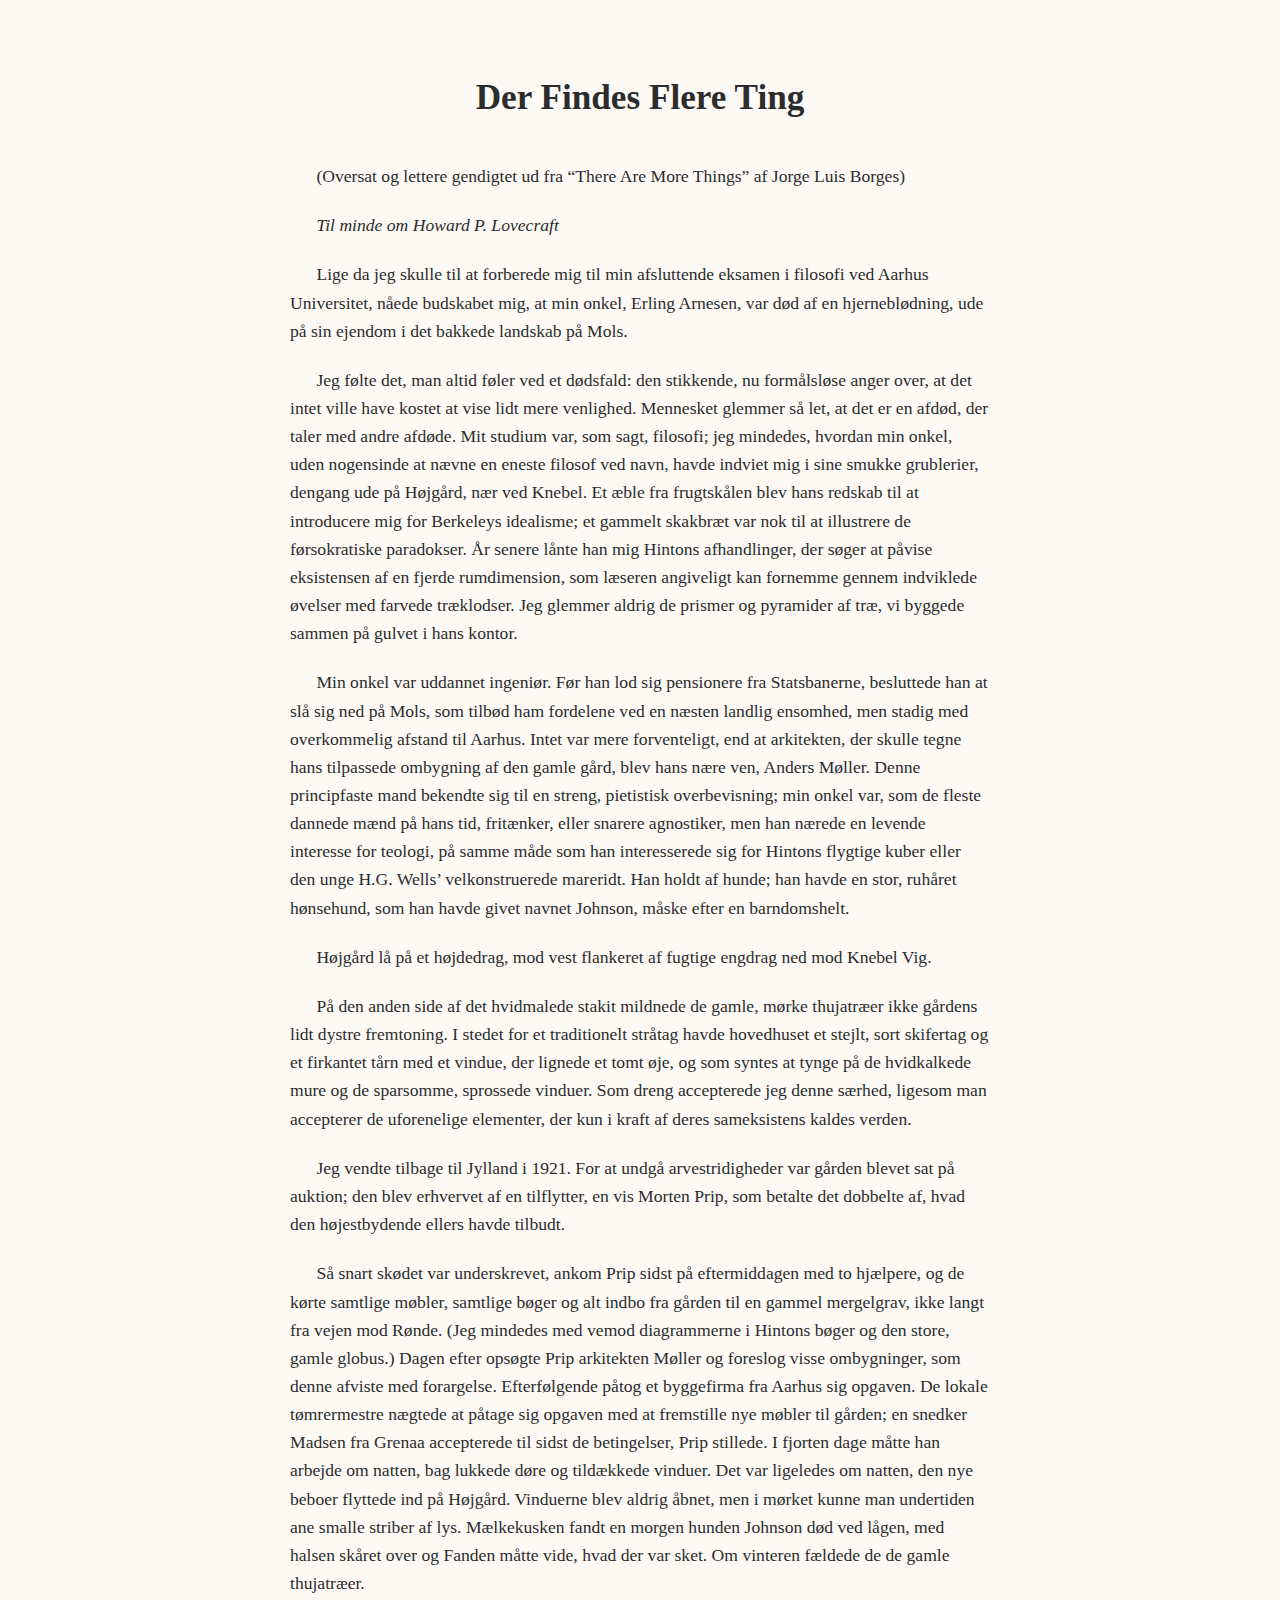
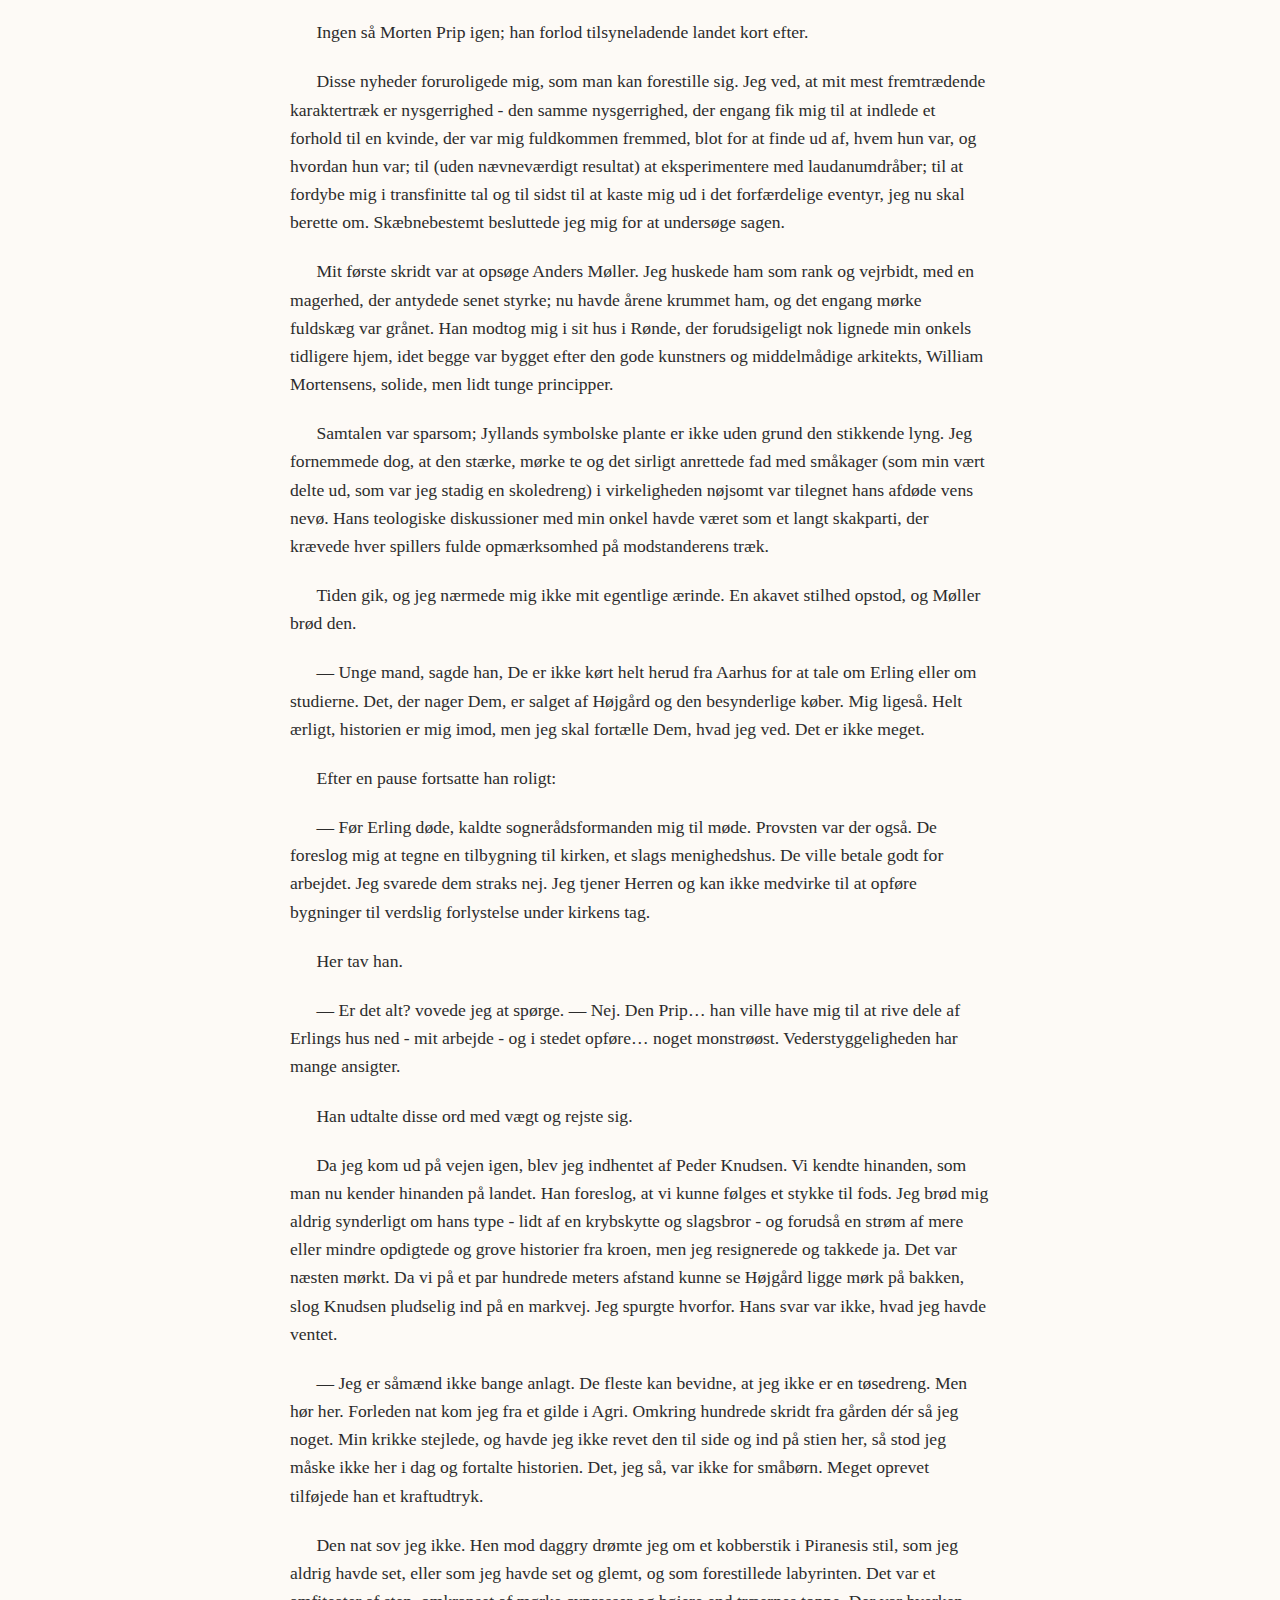
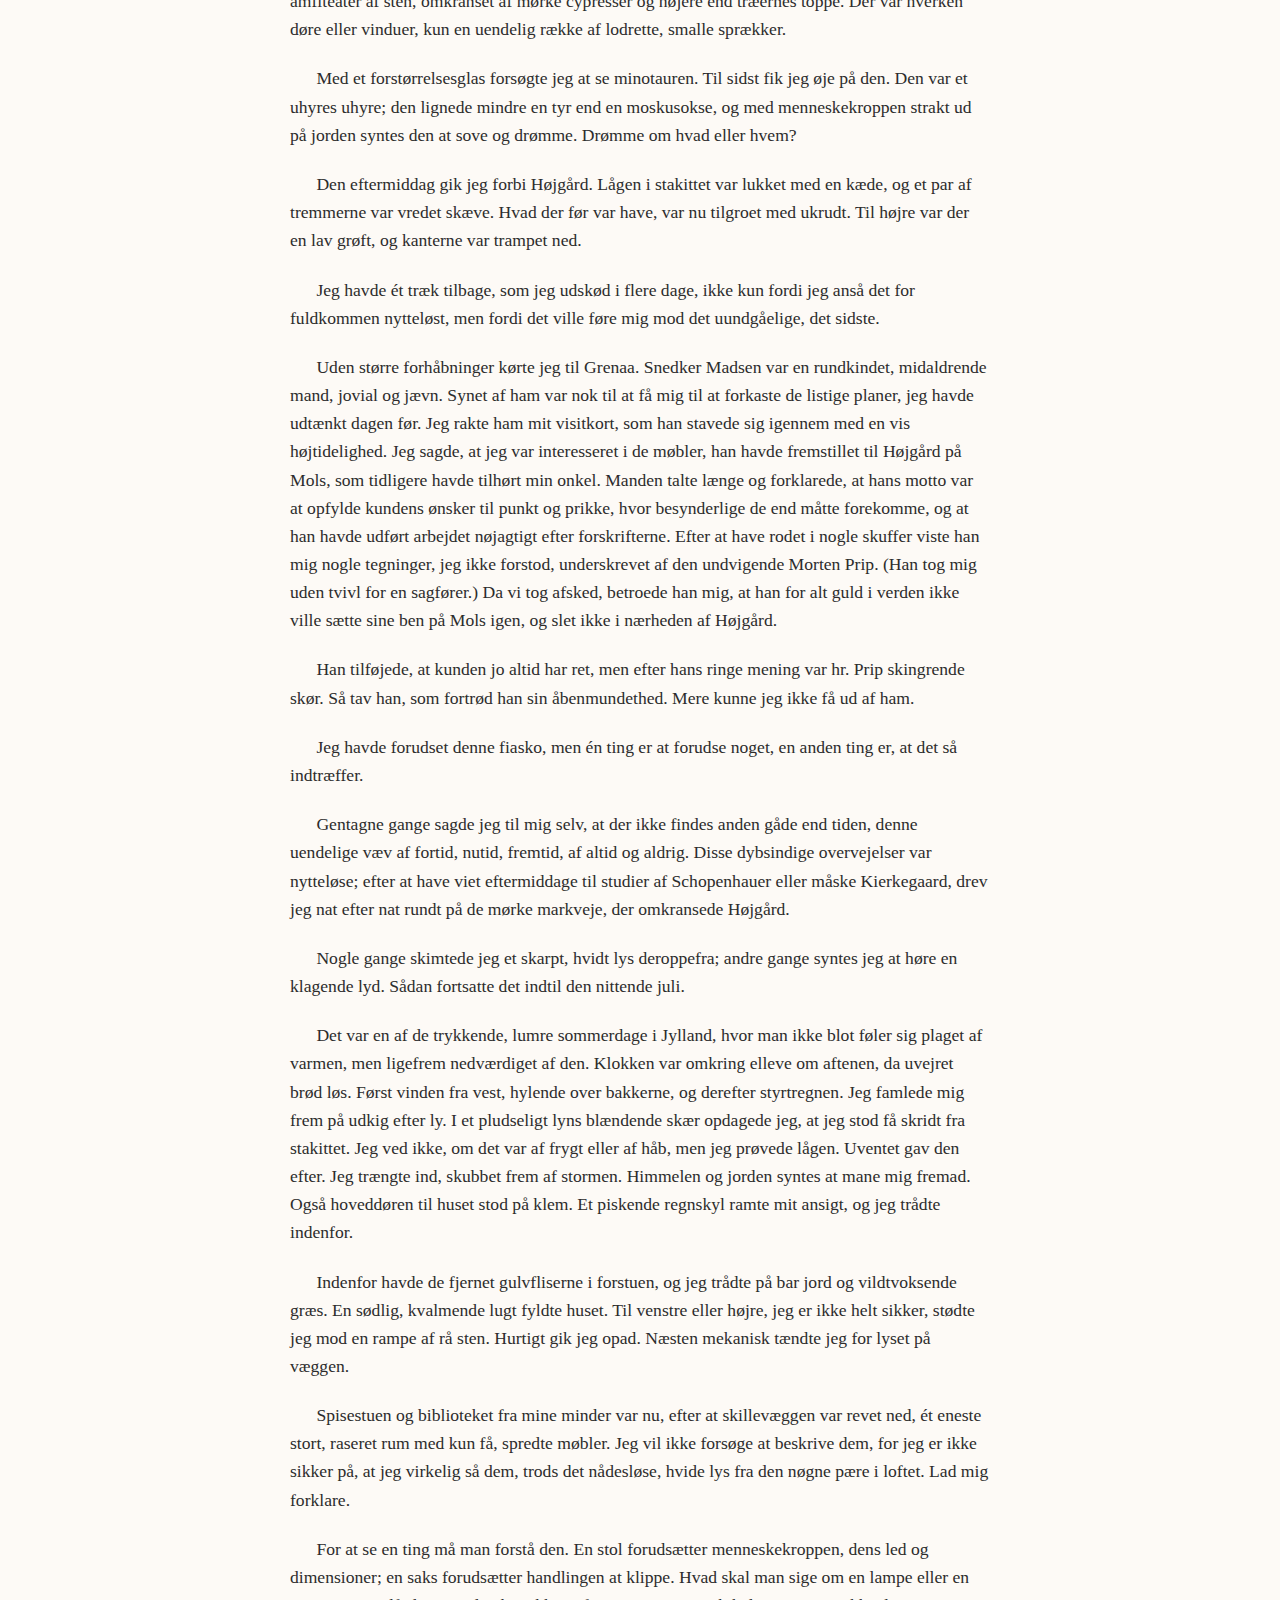
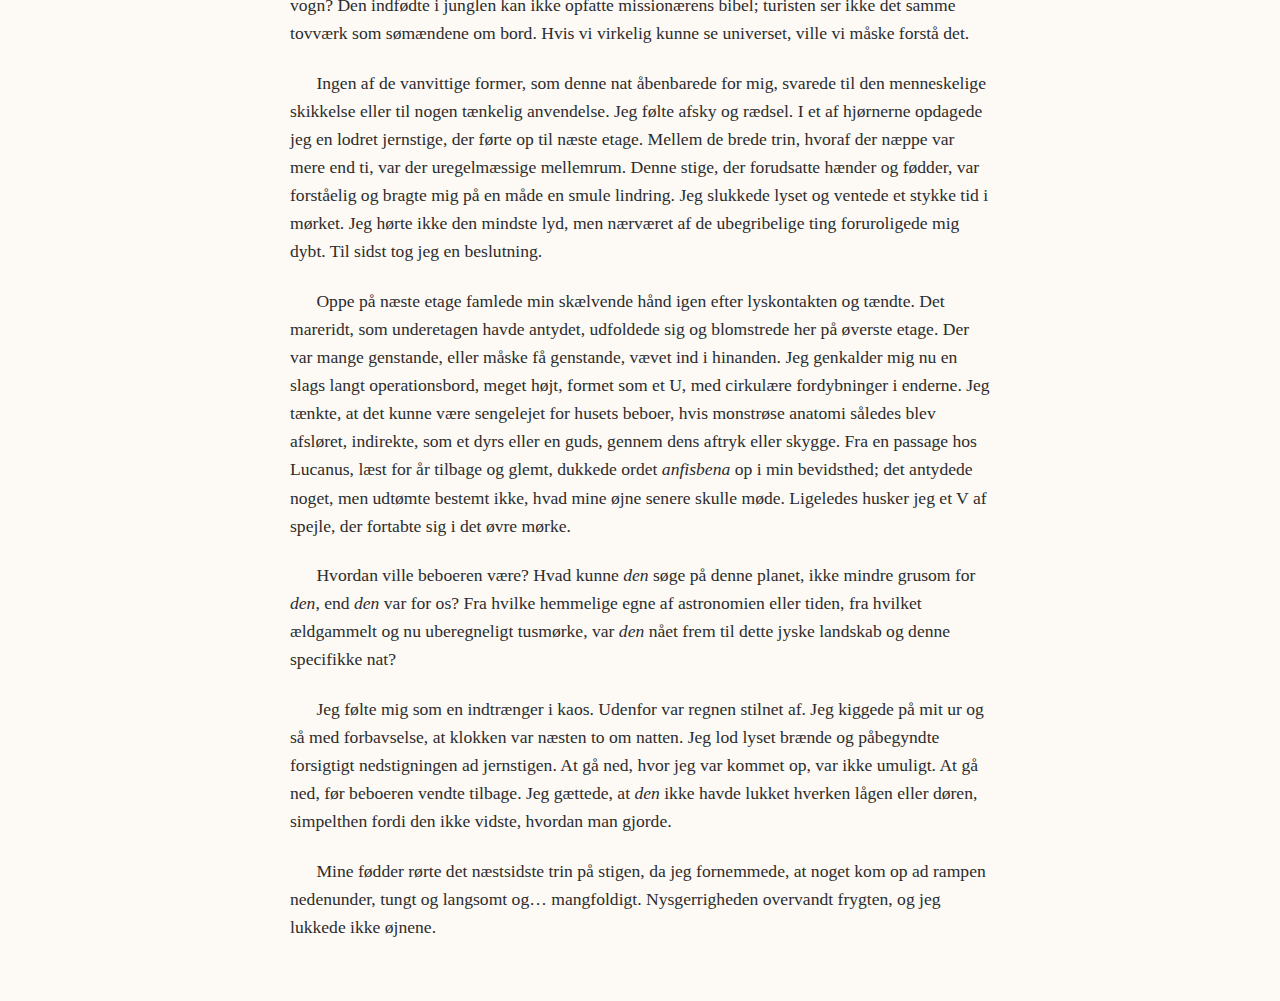
==== index.html @ f63ac1fe "update" ====
<!DOCTYPE html>
<html lang="en">
<head>
  <meta name="viewport" content="width=device-width, initial-scale=1.0">
  <meta charset="UTF-8">
  <title>Der Findes Flere Ting</title>
  <link rel="stylesheet" href="style.css?v=3">
  </head>
<body>

    <h1 id="der-findes-flere-ting">Der Findes Flere Ting</h1>
    <p>(Oversat og lettere gendigtet ud fra “There Are More Things” af
    Jorge Luis Borges)</p>
    <p><em>Til minde om Howard P. Lovecraft</em></p>
    <p>Lige da jeg skulle til at forberede mig til min afsluttende
    eksamen i filosofi ved Aarhus Universitet, nåede budskabet mig, at
    min onkel, Erling Arnesen, var død af en hjerneblødning, ude på sin
    ejendom i det bakkede landskab på Mols.</p>
    <p>Jeg følte det, man altid føler ved et dødsfald: den stikkende, nu
    formålsløse anger over, at det intet ville have kostet at vise lidt
    mere venlighed. Mennesket glemmer så let, at det er en afdød, der
    taler med andre afdøde. Mit studium var, som sagt, filosofi; jeg
    mindedes, hvordan min onkel, uden nogensinde at nævne en eneste
    filosof ved navn, havde indviet mig i sine smukke grublerier,
    dengang ude på Højgård, nær ved Knebel. Et æble fra frugtskålen blev
    hans redskab til at introducere mig for Berkeleys idealisme; et
    gammelt skakbræt var nok til at illustrere de førsokratiske
    paradokser. År senere lånte han mig Hintons afhandlinger, der søger
    at påvise eksistensen af en fjerde rumdimension, som læseren
    angiveligt kan fornemme gennem indviklede øvelser med farvede
    træklodser. Jeg glemmer aldrig de prismer og pyramider af træ, vi
    byggede sammen på gulvet i hans kontor.</p>
    <p>Min onkel var uddannet ingeniør. Før han lod sig pensionere fra
    Statsbanerne, besluttede han at slå sig ned på Mols, som tilbød ham
    fordelene ved en næsten landlig ensomhed, men stadig med
    overkommelig afstand til Aarhus. Intet var mere forventeligt, end at
    arkitekten, der skulle tegne hans tilpassede ombygning af den gamle
    gård, blev hans nære ven, Anders Møller. Denne principfaste mand
    bekendte sig til en streng, pietistisk overbevisning; min onkel var,
    som de fleste dannede mænd på hans tid, fritænker, eller snarere
    agnostiker, men han nærede en levende interesse for teologi, på
    samme måde som han interesserede sig for Hintons flygtige kuber
    eller den unge H.G. Wells’ velkonstruerede mareridt. Han holdt af
    hunde; han havde en stor, ruhåret hønsehund, som han havde givet
    navnet Johnson, måske efter en barndomshelt.</p>
    <p>Højgård lå på et højdedrag, mod vest flankeret af fugtige engdrag
    ned mod Knebel Vig.</p>
    <p>På den anden side af det hvidmalede stakit mildnede de gamle,
    mørke thujatræer ikke gårdens lidt dystre fremtoning. I stedet for
    et traditionelt stråtag havde hovedhuset et stejlt, sort skifertag
    og et firkantet tårn med et vindue, der lignede et tomt øje, og som
    syntes at tynge på de hvidkalkede mure og de sparsomme, sprossede
    vinduer. Som dreng accepterede jeg denne særhed, ligesom man
    accepterer de uforenelige elementer, der kun i kraft af deres
    sameksistens kaldes verden.</p>
    <p>Jeg vendte tilbage til Jylland i 1921. For at undgå
    arvestridigheder var gården blevet sat på auktion; den blev
    erhvervet af en tilflytter, en vis Morten Prip, som betalte det
    dobbelte af, hvad den højestbydende ellers havde tilbudt.</p>
    <p>Så snart skødet var underskrevet, ankom Prip sidst på
    eftermiddagen med to hjælpere, og de kørte samtlige møbler, samtlige
    bøger og alt indbo fra gården til en gammel mergelgrav, ikke langt
    fra vejen mod Rønde. (Jeg mindedes med vemod diagrammerne i Hintons
    bøger og den store, gamle globus.) Dagen efter opsøgte Prip
    arkitekten Møller og foreslog visse ombygninger, som denne afviste
    med forargelse. Efterfølgende påtog et byggefirma fra Aarhus sig
    opgaven. De lokale tømrermestre nægtede at påtage sig opgaven med at
    fremstille nye møbler til gården; en snedker Madsen fra Grenaa
    accepterede til sidst de betingelser, Prip stillede. I fjorten dage
    måtte han arbejde om natten, bag lukkede døre og tildækkede vinduer.
    Det var ligeledes om natten, den nye beboer flyttede ind på Højgård.
    Vinduerne blev aldrig åbnet, men i mørket kunne man undertiden ane
    smalle striber af lys. Mælkekusken fandt en morgen hunden Johnson
    død ved lågen, med halsen skåret over og Fanden måtte vide, hvad der
    var sket. Om vinteren fældede de de gamle thujatræer.</p>
    <p>Ingen så Morten Prip igen; han forlod tilsyneladende landet kort
    efter.</p>
    <p>Disse nyheder foruroligede mig, som man kan forestille sig. Jeg
    ved, at mit mest fremtrædende karaktertræk er nysgerrighed - den
    samme nysgerrighed, der engang fik mig til at indlede et forhold til
    en kvinde, der var mig fuldkommen fremmed, blot for at finde ud af,
    hvem hun var, og hvordan hun var; til (uden nævneværdigt resultat)
    at eksperimentere med laudanumdråber; til at fordybe mig i
    transfinitte tal og til sidst til at kaste mig ud i det forfærdelige
    eventyr, jeg nu skal berette om. Skæbnebestemt besluttede jeg mig
    for at undersøge sagen.</p>
    <p>Mit første skridt var at opsøge Anders Møller. Jeg huskede ham
    som rank og vejrbidt, med en magerhed, der antydede senet styrke; nu
    havde årene krummet ham, og det engang mørke fuldskæg var grånet.
    Han modtog mig i sit hus i Rønde, der forudsigeligt nok lignede min
    onkels tidligere hjem, idet begge var bygget efter den gode
    kunstners og middelmådige arkitekts, William Mortensens, solide, men
    lidt tunge principper.</p>
    <p>Samtalen var sparsom; Jyllands symbolske plante er ikke uden
    grund den stikkende lyng. Jeg fornemmede dog, at den stærke, mørke
    te og det sirligt anrettede fad med småkager (som min vært delte ud,
    som var jeg stadig en skoledreng) i virkeligheden nøjsomt var
    tilegnet hans afdøde vens nevø. Hans teologiske diskussioner med min
    onkel havde været som et langt skakparti, der krævede hver spillers
    fulde opmærksomhed på modstanderens træk.</p>
    <p>Tiden gik, og jeg nærmede mig ikke mit egentlige ærinde. En
    akavet stilhed opstod, og Møller brød den.</p>
    <p>— Unge mand, sagde han, De er ikke kørt helt herud fra Aarhus for
    at tale om Erling eller om studierne. Det, der nager Dem, er salget
    af Højgård og den besynderlige køber. Mig ligeså. Helt ærligt,
    historien er mig imod, men jeg skal fortælle Dem, hvad jeg ved. Det
    er ikke meget.</p>
    <p>Efter en pause fortsatte han roligt:</p>
    <p>— Før Erling døde, kaldte sognerådsformanden mig til møde.
    Provsten var der også. De foreslog mig at tegne en tilbygning til
    kirken, et slags menighedshus. De ville betale godt for arbejdet.
    Jeg svarede dem straks nej. Jeg tjener Herren og kan ikke medvirke
    til at opføre bygninger til verdslig forlystelse under kirkens
    tag.</p>
    <p>Her tav han.</p>
    <p>— Er det alt? vovede jeg at spørge. — Nej. Den Prip… han ville
    have mig til at rive dele af Erlings hus ned - mit arbejde - og i
    stedet opføre… noget monstrøøst. Vederstyggeligheden har mange
    ansigter.</p>
    <p>Han udtalte disse ord med vægt og rejste sig.</p>
    <p>Da jeg kom ud på vejen igen, blev jeg indhentet af Peder Knudsen.
    Vi kendte hinanden, som man nu kender hinanden på landet. Han
    foreslog, at vi kunne følges et stykke til fods. Jeg brød mig aldrig
    synderligt om hans type - lidt af en krybskytte og slagsbror - og
    forudså en strøm af mere eller mindre opdigtede og grove historier
    fra kroen, men jeg resignerede og takkede ja. Det var næsten mørkt.
    Da vi på et par hundrede meters afstand kunne se Højgård ligge mørk
    på bakken, slog Knudsen pludselig ind på en markvej. Jeg spurgte
    hvorfor. Hans svar var ikke, hvad jeg havde ventet.</p>
    <p>— Jeg er såmænd ikke bange anlagt. De fleste kan bevidne, at jeg
    ikke er en tøsedreng. Men hør her. Forleden nat kom jeg fra et gilde
    i Agri. Omkring hundrede skridt fra gården dér så jeg noget. Min
    krikke stejlede, og havde jeg ikke revet den til side og ind på
    stien her, så stod jeg måske ikke her i dag og fortalte historien.
    Det, jeg så, var ikke for småbørn. Meget oprevet tilføjede han et
    kraftudtryk.</p>
    <p>Den nat sov jeg ikke. Hen mod daggry drømte jeg om et kobberstik
    i Piranesis stil, som jeg aldrig havde set, eller som jeg havde set
    og glemt, og som forestillede labyrinten. Det var et amfiteater af
    sten, omkranset af mørke cypresser og højere end træernes toppe. Der
    var hverken døre eller vinduer, kun en uendelig række af lodrette,
    smalle sprækker.</p>
    <p>Med et forstørrelsesglas forsøgte jeg at se minotauren. Til sidst
    fik jeg øje på den. Den var et uhyres uhyre; den lignede mindre en
    tyr end en moskusokse, og med menneskekroppen strakt ud på jorden
    syntes den at sove og drømme. Drømme om hvad eller hvem?</p>
    <p>Den eftermiddag gik jeg forbi Højgård. Lågen i stakittet var
    lukket med en kæde, og et par af tremmerne var vredet skæve. Hvad
    der før var have, var nu tilgroet med ukrudt. Til højre var der en
    lav grøft, og kanterne var trampet ned.</p>
    <p>Jeg havde ét træk tilbage, som jeg udskød i flere dage, ikke kun
    fordi jeg anså det for fuldkommen nytteløst, men fordi det ville
    føre mig mod det uundgåelige, det sidste.</p>
    <p>Uden større forhåbninger kørte jeg til Grenaa. Snedker Madsen var
    en rundkindet, midaldrende mand, jovial og jævn. Synet af ham var
    nok til at få mig til at forkaste de listige planer, jeg havde
    udtænkt dagen før. Jeg rakte ham mit visitkort, som han stavede sig
    igennem med en vis højtidelighed. Jeg sagde, at jeg var interesseret
    i de møbler, han havde fremstillet til Højgård på Mols, som
    tidligere havde tilhørt min onkel. Manden talte længe og forklarede,
    at hans motto var at opfylde kundens ønsker til punkt og prikke,
    hvor besynderlige de end måtte forekomme, og at han havde udført
    arbejdet nøjagtigt efter forskrifterne. Efter at have rodet i nogle
    skuffer viste han mig nogle tegninger, jeg ikke forstod,
    underskrevet af den undvigende Morten Prip. (Han tog mig uden tvivl
    for en sagfører.) Da vi tog afsked, betroede han mig, at han for alt
    guld i verden ikke ville sætte sine ben på Mols igen, og slet ikke i
    nærheden af Højgård.</p>
    <p>Han tilføjede, at kunden jo altid har ret, men efter hans ringe
    mening var hr. Prip skingrende skør. Så tav han, som fortrød han sin
    åbenmundethed. Mere kunne jeg ikke få ud af ham.</p>
    <p>Jeg havde forudset denne fiasko, men én ting er at forudse noget,
    en anden ting er, at det så indtræffer.</p>
    <p>Gentagne gange sagde jeg til mig selv, at der ikke findes anden
    gåde end tiden, denne uendelige væv af fortid, nutid, fremtid, af
    altid og aldrig. Disse dybsindige overvejelser var nytteløse; efter
    at have viet eftermiddage til studier af Schopenhauer eller måske
    Kierkegaard, drev jeg nat efter nat rundt på de mørke markveje, der
    omkransede Højgård.</p>
    <p>Nogle gange skimtede jeg et skarpt, hvidt lys deroppefra; andre
    gange syntes jeg at høre en klagende lyd. Sådan fortsatte det indtil
    den nittende juli.</p>
    <p>Det var en af de trykkende, lumre sommerdage i Jylland, hvor man
    ikke blot føler sig plaget af varmen, men ligefrem nedværdiget af
    den. Klokken var omkring elleve om aftenen, da uvejret brød løs.
    Først vinden fra vest, hylende over bakkerne, og derefter
    styrtregnen. Jeg famlede mig frem på udkig efter ly. I et pludseligt
    lyns blændende skær opdagede jeg, at jeg stod få skridt fra
    stakittet. Jeg ved ikke, om det var af frygt eller af håb, men jeg
    prøvede lågen. Uventet gav den efter. Jeg trængte ind, skubbet frem
    af stormen. Himmelen og jorden syntes at mane mig fremad. Også
    hoveddøren til huset stod på klem. Et piskende regnskyl ramte mit
    ansigt, og jeg trådte indenfor.</p>
    <p>Indenfor havde de fjernet gulvfliserne i forstuen, og jeg trådte
    på bar jord og vildtvoksende græs. En sødlig, kvalmende lugt fyldte
    huset. Til venstre eller højre, jeg er ikke helt sikker, stødte jeg
    mod en rampe af rå sten. Hurtigt gik jeg opad. Næsten mekanisk
    tændte jeg for lyset på væggen.</p>
    <p>Spisestuen og biblioteket fra mine minder var nu, efter at
    skillevæggen var revet ned, ét eneste stort, raseret rum med kun få,
    spredte møbler. Jeg vil ikke forsøge at beskrive dem, for jeg er
    ikke sikker på, at jeg virkelig så dem, trods det nådesløse, hvide
    lys fra den nøgne pære i loftet. Lad mig forklare.</p>
    <p>For at se en ting må man forstå den. En stol forudsætter
    menneskekroppen, dens led og dimensioner; en saks forudsætter
    handlingen at klippe. Hvad skal man sige om en lampe eller en vogn?
    Den indfødte i junglen kan ikke opfatte missionærens bibel; turisten
    ser ikke det samme tovværk som sømændene om bord. Hvis vi virkelig
    kunne se universet, ville vi måske forstå det.</p>
    <p>Ingen af de vanvittige former, som denne nat åbenbarede for mig,
    svarede til den menneskelige skikkelse eller til nogen tænkelig
    anvendelse. Jeg følte afsky og rædsel. I et af hjørnerne opdagede
    jeg en lodret jernstige, der førte op til næste etage. Mellem de
    brede trin, hvoraf der næppe var mere end ti, var der uregelmæssige
    mellemrum. Denne stige, der forudsatte hænder og fødder, var
    forståelig og bragte mig på en måde en smule lindring. Jeg slukkede
    lyset og ventede et stykke tid i mørket. Jeg hørte ikke den mindste
    lyd, men nærværet af de ubegribelige ting foruroligede mig dybt. Til
    sidst tog jeg en beslutning.</p>
    <p>Oppe på næste etage famlede min skælvende hånd igen efter
    lyskontakten og tændte. Det mareridt, som underetagen havde antydet,
    udfoldede sig og blomstrede her på øverste etage. Der var mange
    genstande, eller måske få genstande, vævet ind i hinanden. Jeg
    genkalder mig nu en slags langt operationsbord, meget højt, formet
    som et U, med cirkulære fordybninger i enderne. Jeg tænkte, at det
    kunne være sengelejet for husets beboer, hvis monstrøse anatomi
    således blev afsløret, indirekte, som et dyrs eller en guds, gennem
    dens aftryk eller skygge. Fra en passage hos Lucanus, læst for år
    tilbage og glemt, dukkede ordet <em>anfisbena</em> op i min
    bevidsthed; det antydede noget, men udtømte bestemt ikke, hvad mine
    øjne senere skulle møde. Ligeledes husker jeg et V af spejle, der
    fortabte sig i det øvre mørke.</p>
    <p>Hvordan ville beboeren være? Hvad kunne <em>den</em> søge på
    denne planet, ikke mindre grusom for <em>den</em>, end <em>den</em>
    var for os? Fra hvilke hemmelige egne af astronomien eller tiden,
    fra hvilket ældgammelt og nu uberegneligt tusmørke, var <em>den</em>
    nået frem til dette jyske landskab og denne specifikke nat?</p>
    <p>Jeg følte mig som en indtrænger i kaos. Udenfor var regnen
    stilnet af. Jeg kiggede på mit ur og så med forbavselse, at klokken
    var næsten to om natten. Jeg lod lyset brænde og påbegyndte
    forsigtigt nedstigningen ad jernstigen. At gå ned, hvor jeg var
    kommet op, var ikke umuligt. At gå ned, før beboeren vendte tilbage.
    Jeg gættede, at <em>den</em> ikke havde lukket hverken lågen eller
    døren, simpelthen fordi den ikke vidste, hvordan man gjorde.</p>
    <p>Mine fødder rørte det næstsidste trin på stigen, da jeg
    fornemmede, at noget kom op ad rampen nedenunder, tungt og langsomt
    og… mangfoldigt. Nysgerrigheden overvandt frygten, og jeg lukkede
    ikke øjnene.</p>


</body>
</html>
---- style.css ----
body {
  font-family: "Georgia", serif;
  font-size: 1.1rem;
  line-height: 1.6;
  max-width: 700px;
  margin: 60px auto;
  padding: 0 20px;
  background-color: #fdfaf6;
  color: #2c2c2c;
}

h1, h2, h3 {
  font-family: "Palatino Linotype", "Book Antiqua", Palatino, serif;
  text-align: center;
  margin-top: 2em;
  margin-bottom: 1em;
}

p {
  text-indent: 1.5em;
  margin-top: 0;
  margin-bottom: 1.2em;
}

em, i {
  font-style: italic;
}

strong, b {
  font-weight: bold;
}

hr {
  border: none;
  border-top: 1px solid #ccc;
  margin: 3em 0;
}

blockquote {
  margin: 1.5em 2em;
  padding: 0.5em 1em;
  font-style: italic;
  border-left: 4px solid #ccc;
  background-color: #f5f5f5;
}

@media print {
  body {
    background-color: white;
    color: black;
  }
}

@media (max-width: 600px) {
  body {
    max-width: 100%;
    margin: 10px;
    padding: 0 10px;
    font-size: 1rem;
  }

  blockquote {
    margin: 1em;
    padding: 0.5em;
  }
}
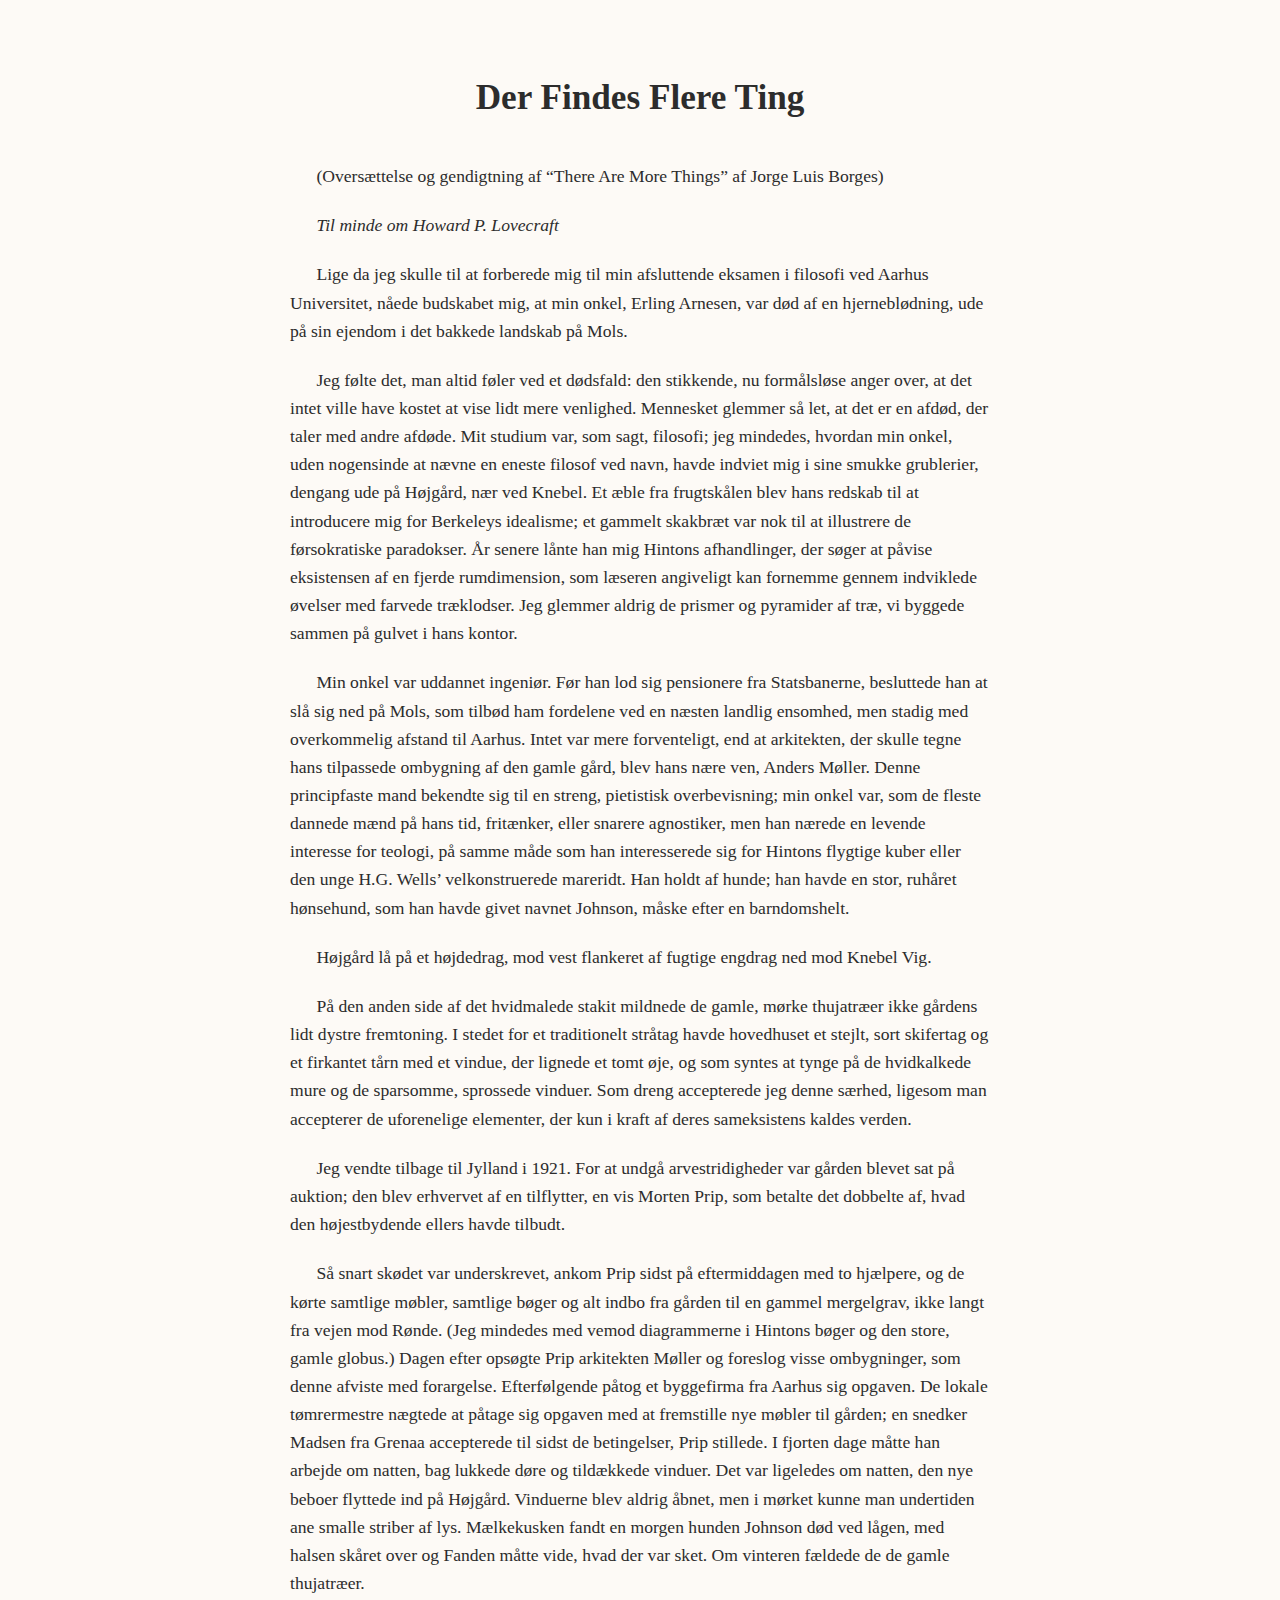
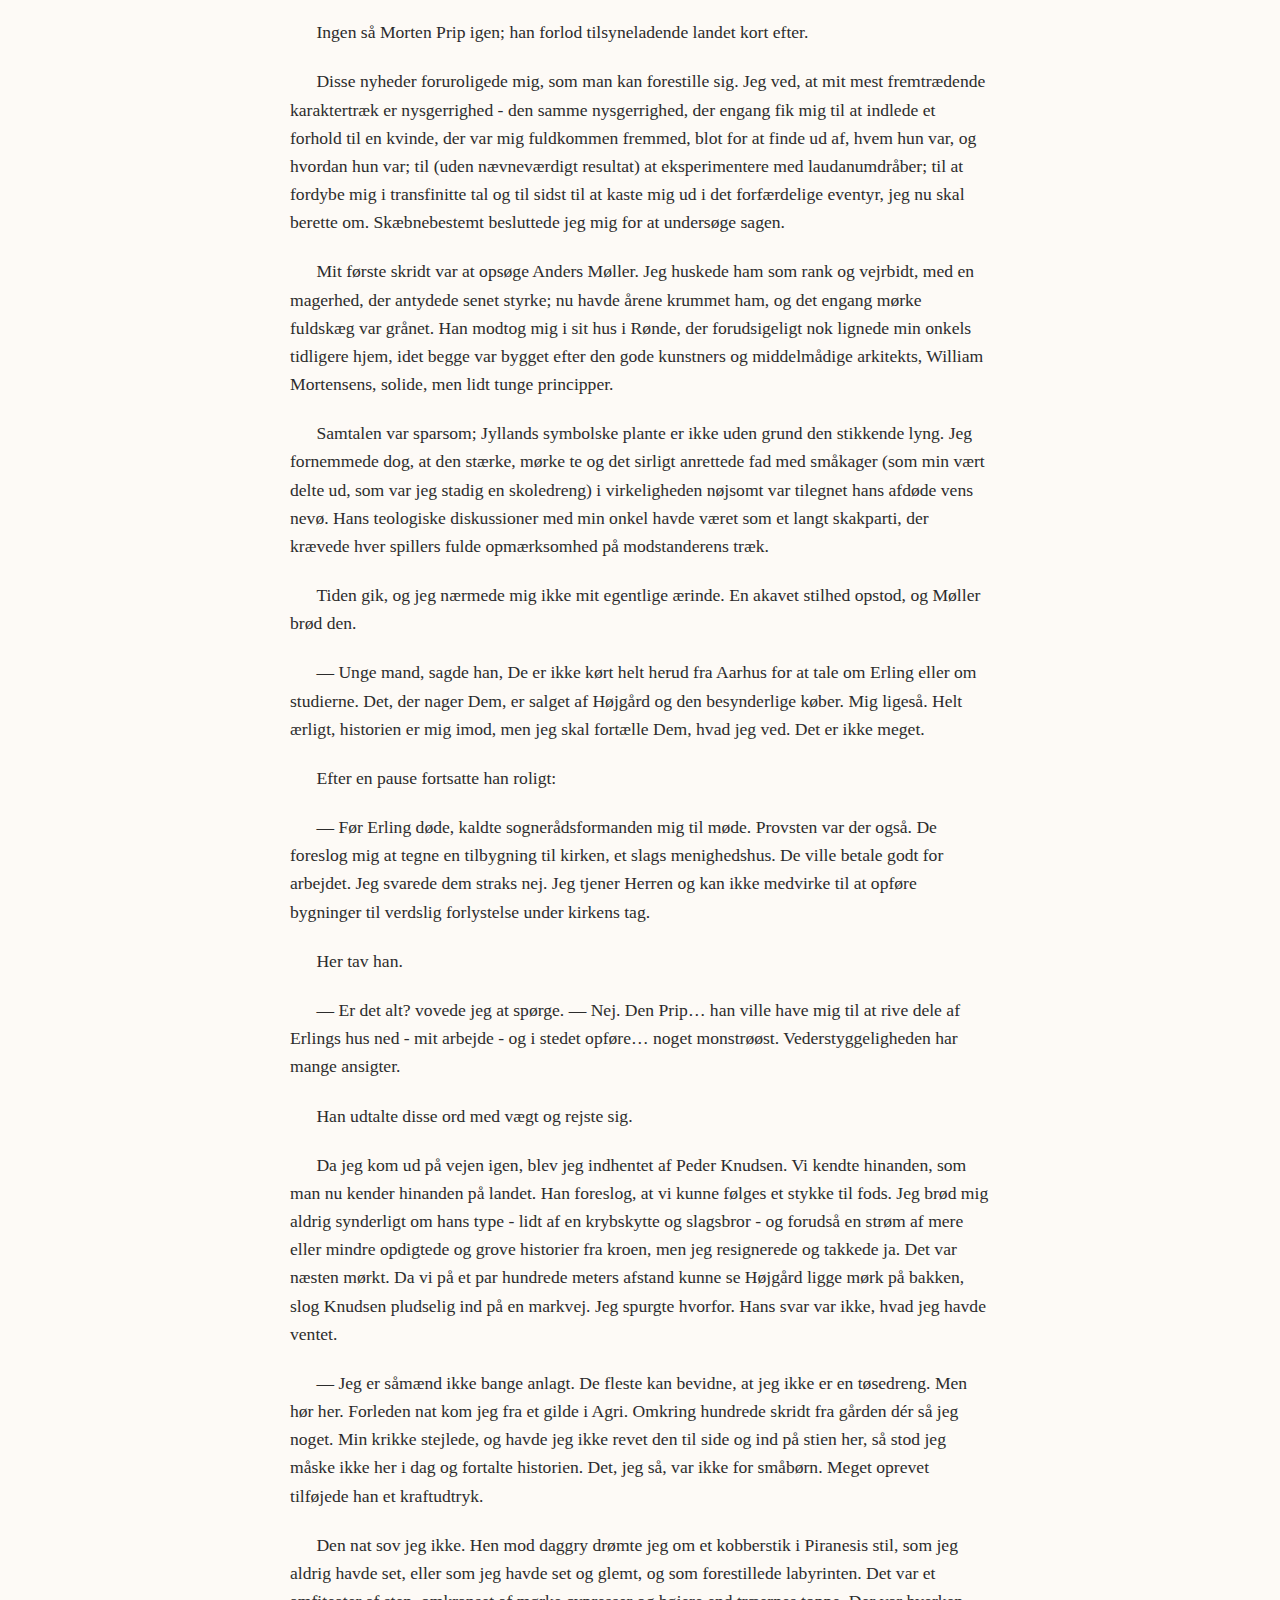
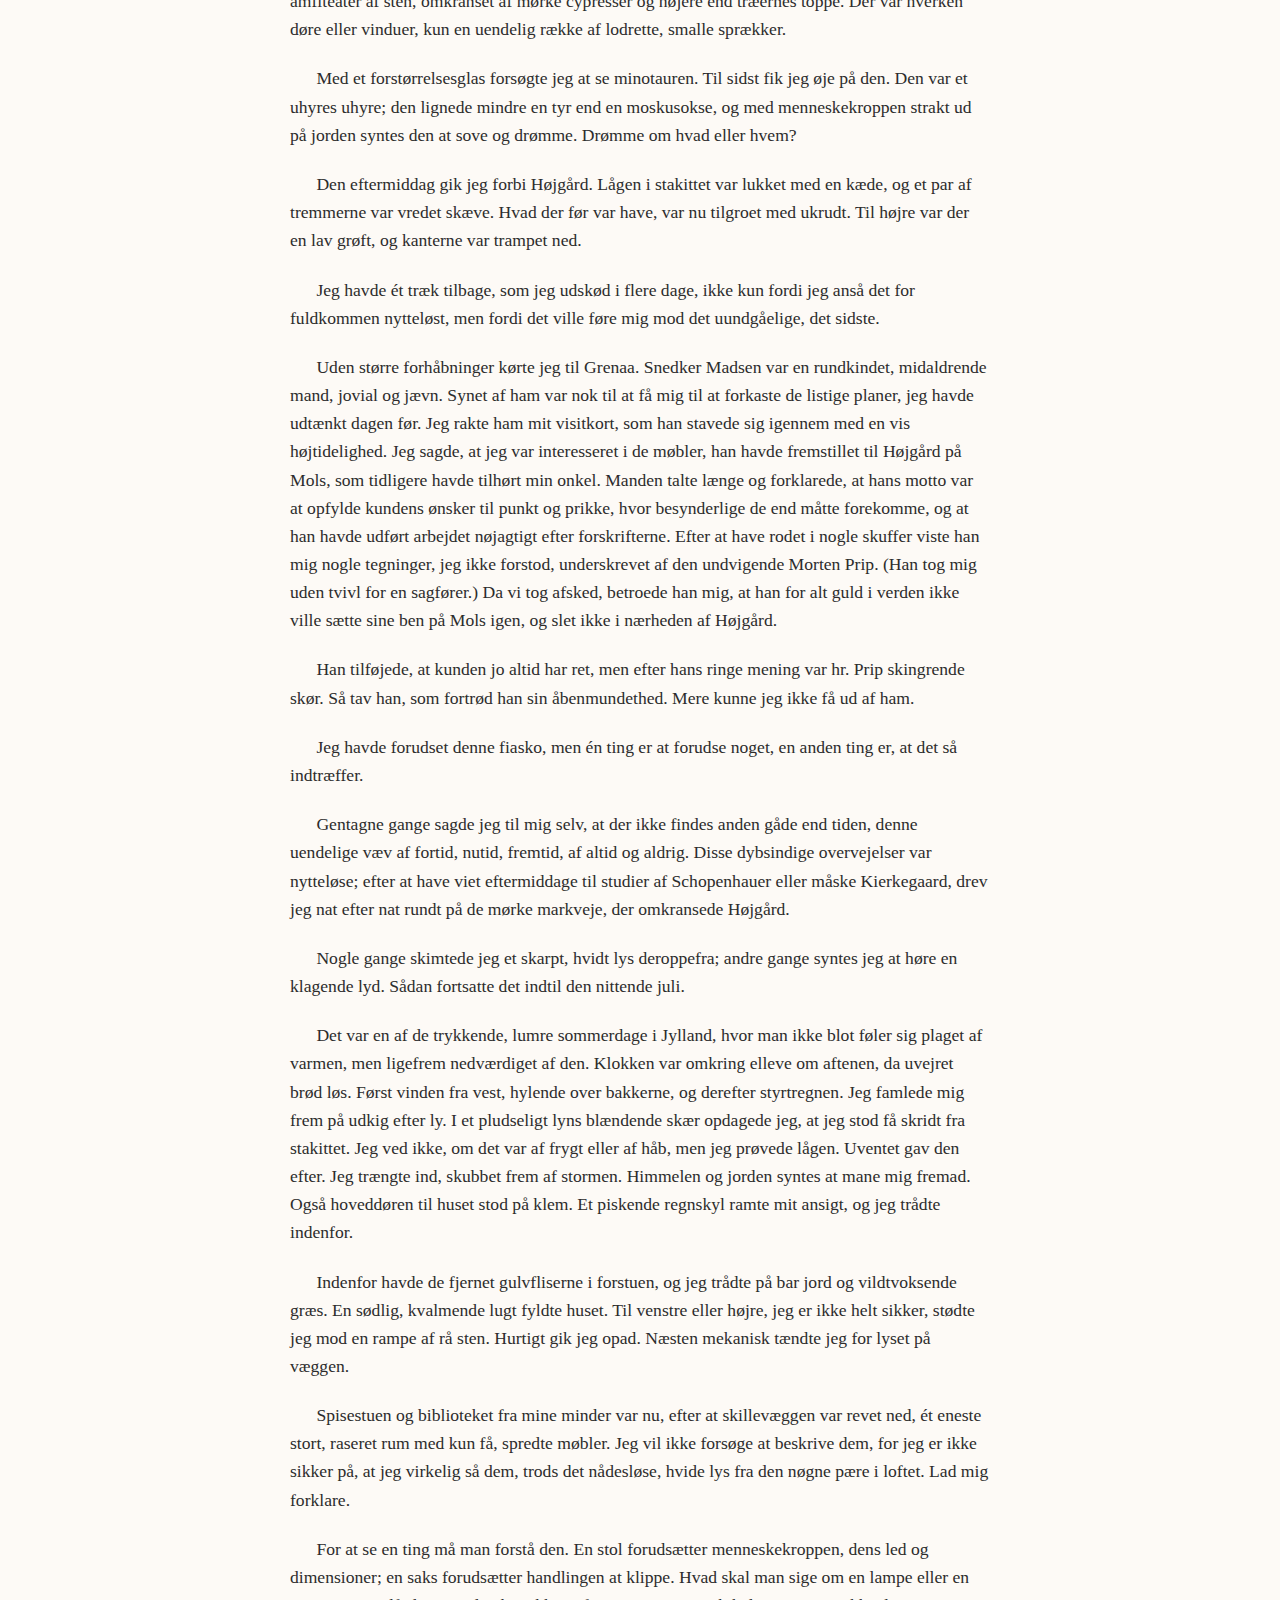
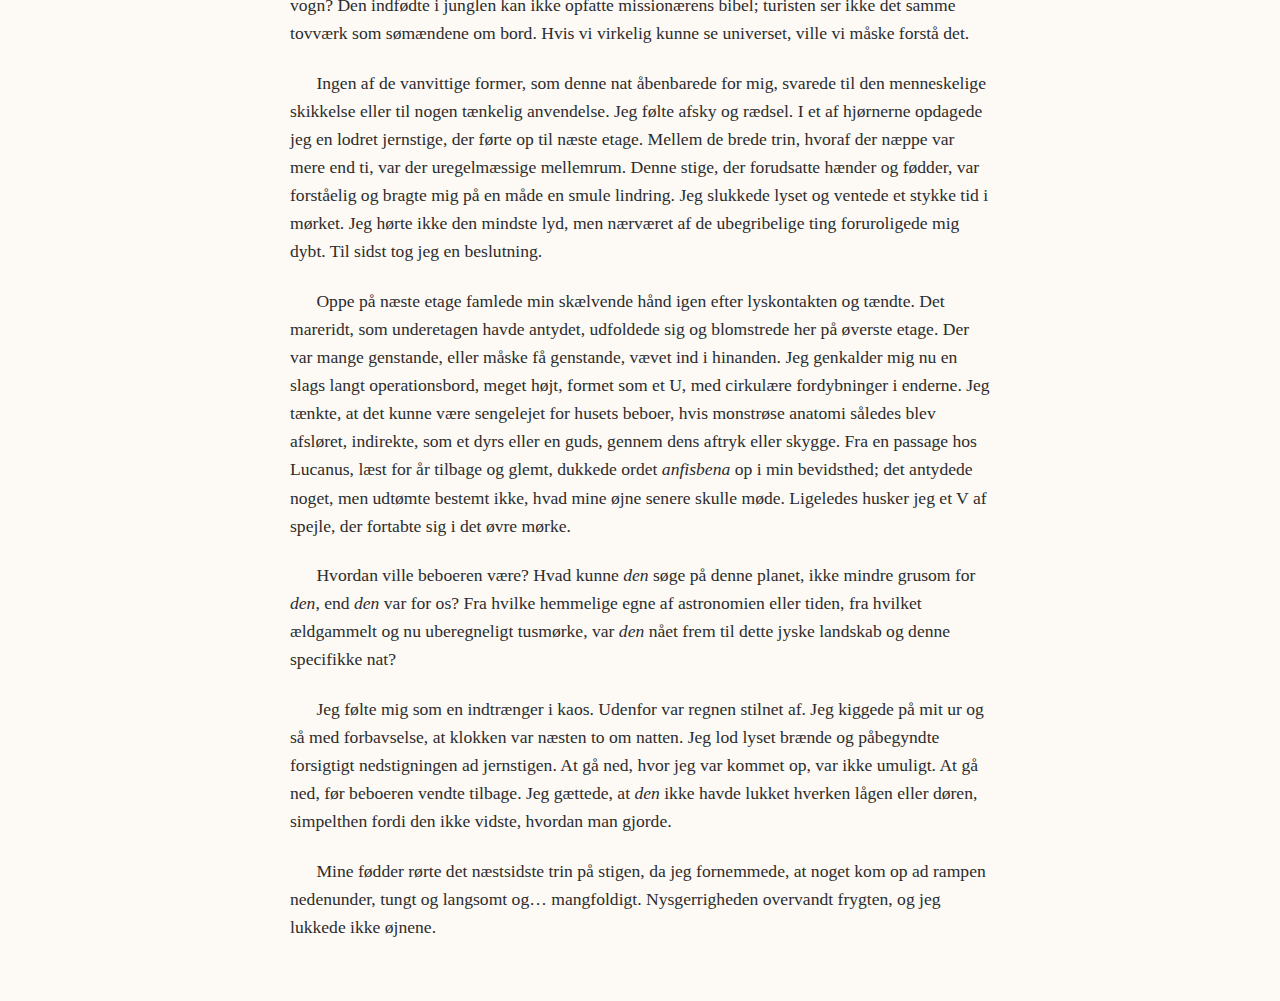
==== commit 040e87fd: "update" ====
--- a/index.html
+++ b/index.html
@@ -4,13 +4,13 @@
   <meta name="viewport" content="width=device-width, initial-scale=1.0">
   <meta charset="UTF-8">
   <title>Der Findes Flere Ting</title>
-  <link rel="stylesheet" href="style.css?v=3">
+  <link rel="stylesheet" href="style.css?v=7">
   </head>
 <body>
 
     <h1 id="der-findes-flere-ting">Der Findes Flere Ting</h1>
-    <p>(Oversat og lettere gendigtet ud fra “There Are More Things” af
-    Jorge Luis Borges)</p>
+    <p>(Oversættelse og gendigtning af “There Are More Things” af Jorge
+    Luis Borges)</p>
     <p><em>Til minde om Howard P. Lovecraft</em></p>
     <p>Lige da jeg skulle til at forberede mig til min afsluttende
     eksamen i filosofi ved Aarhus Universitet, nåede budskabet mig, at
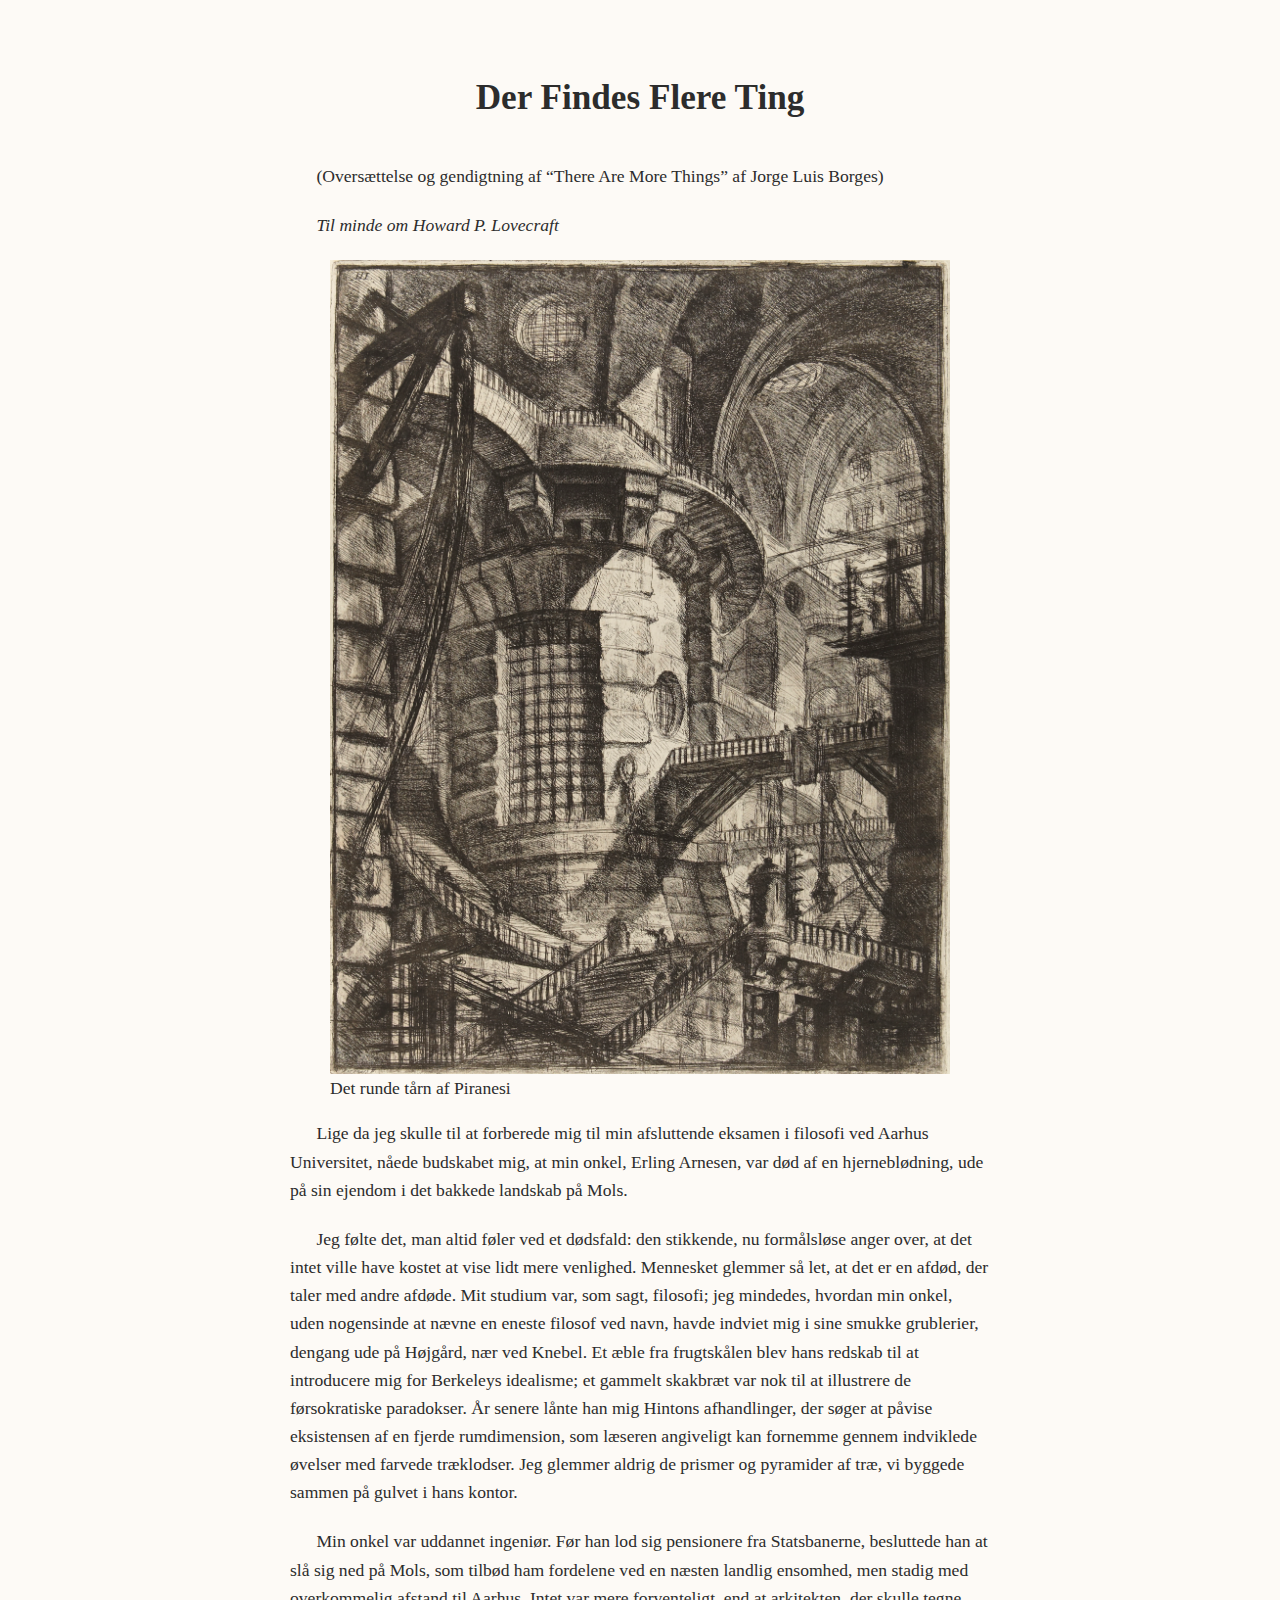
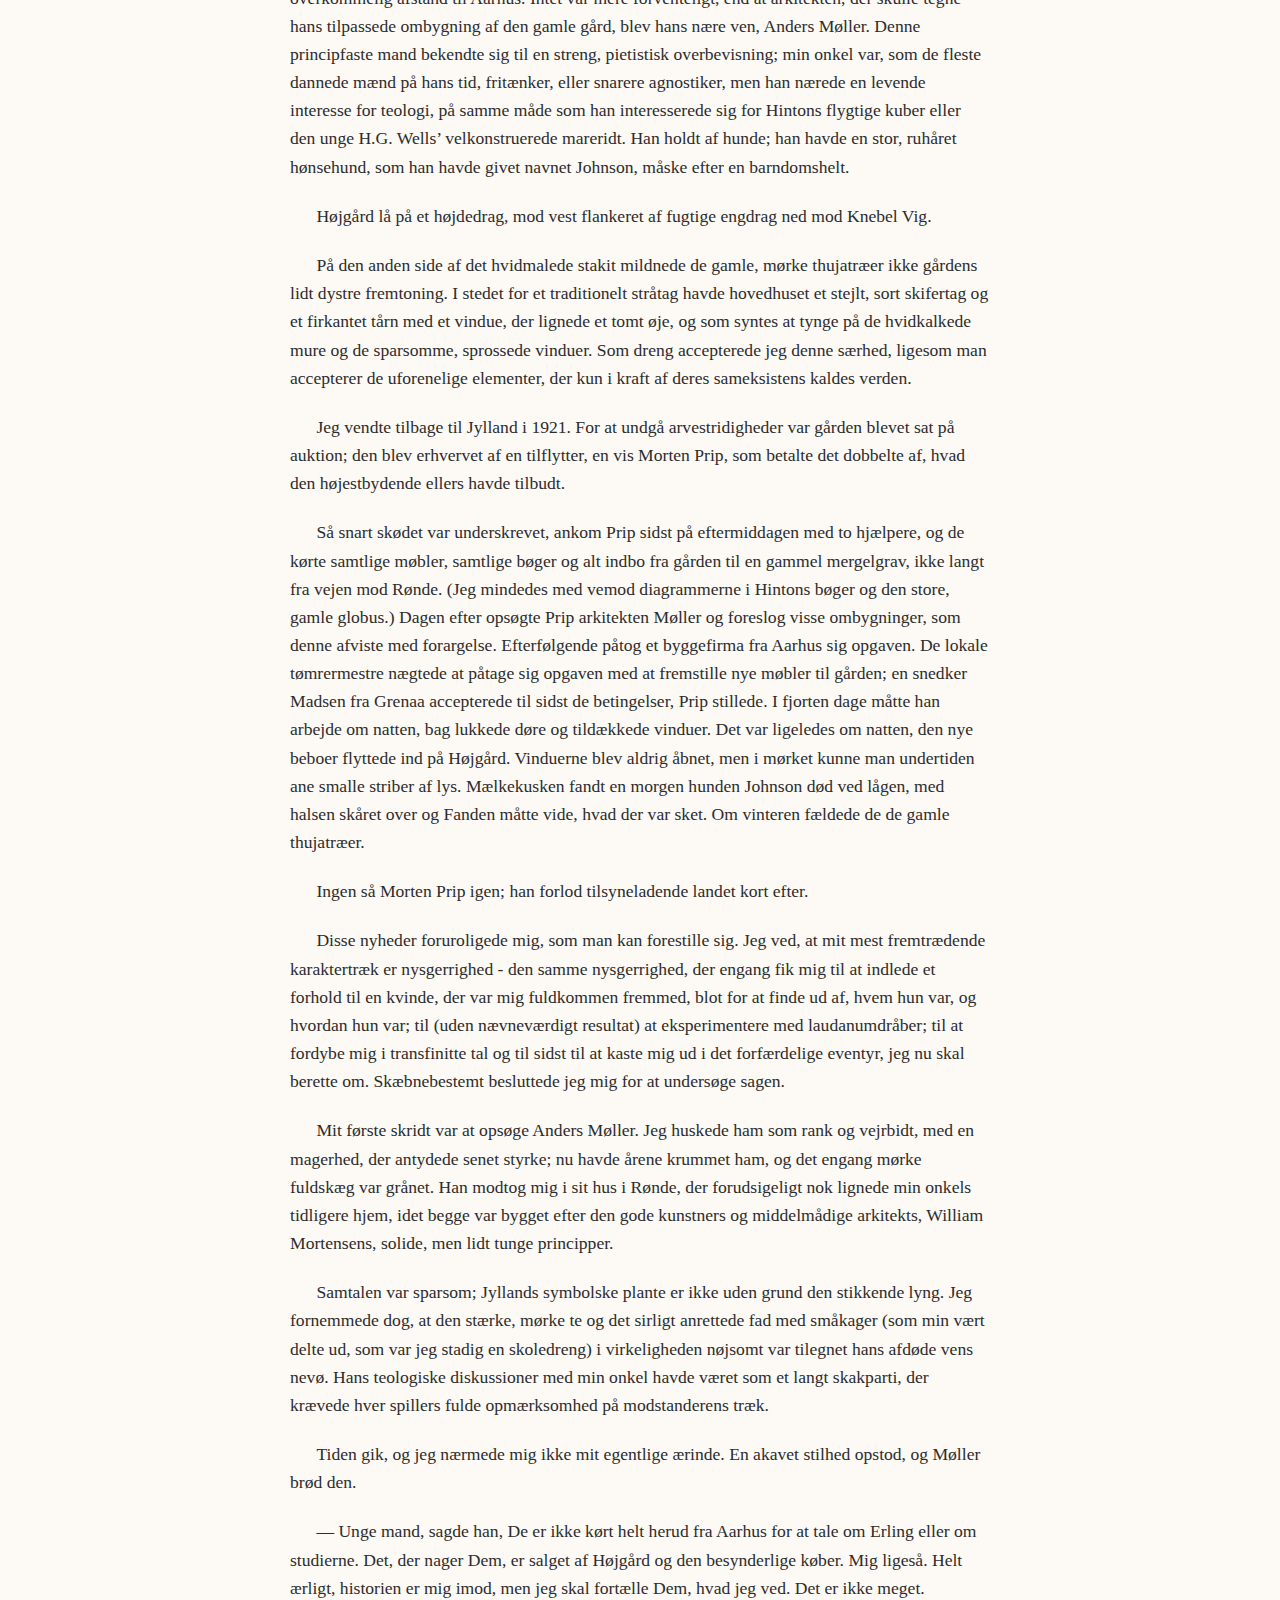
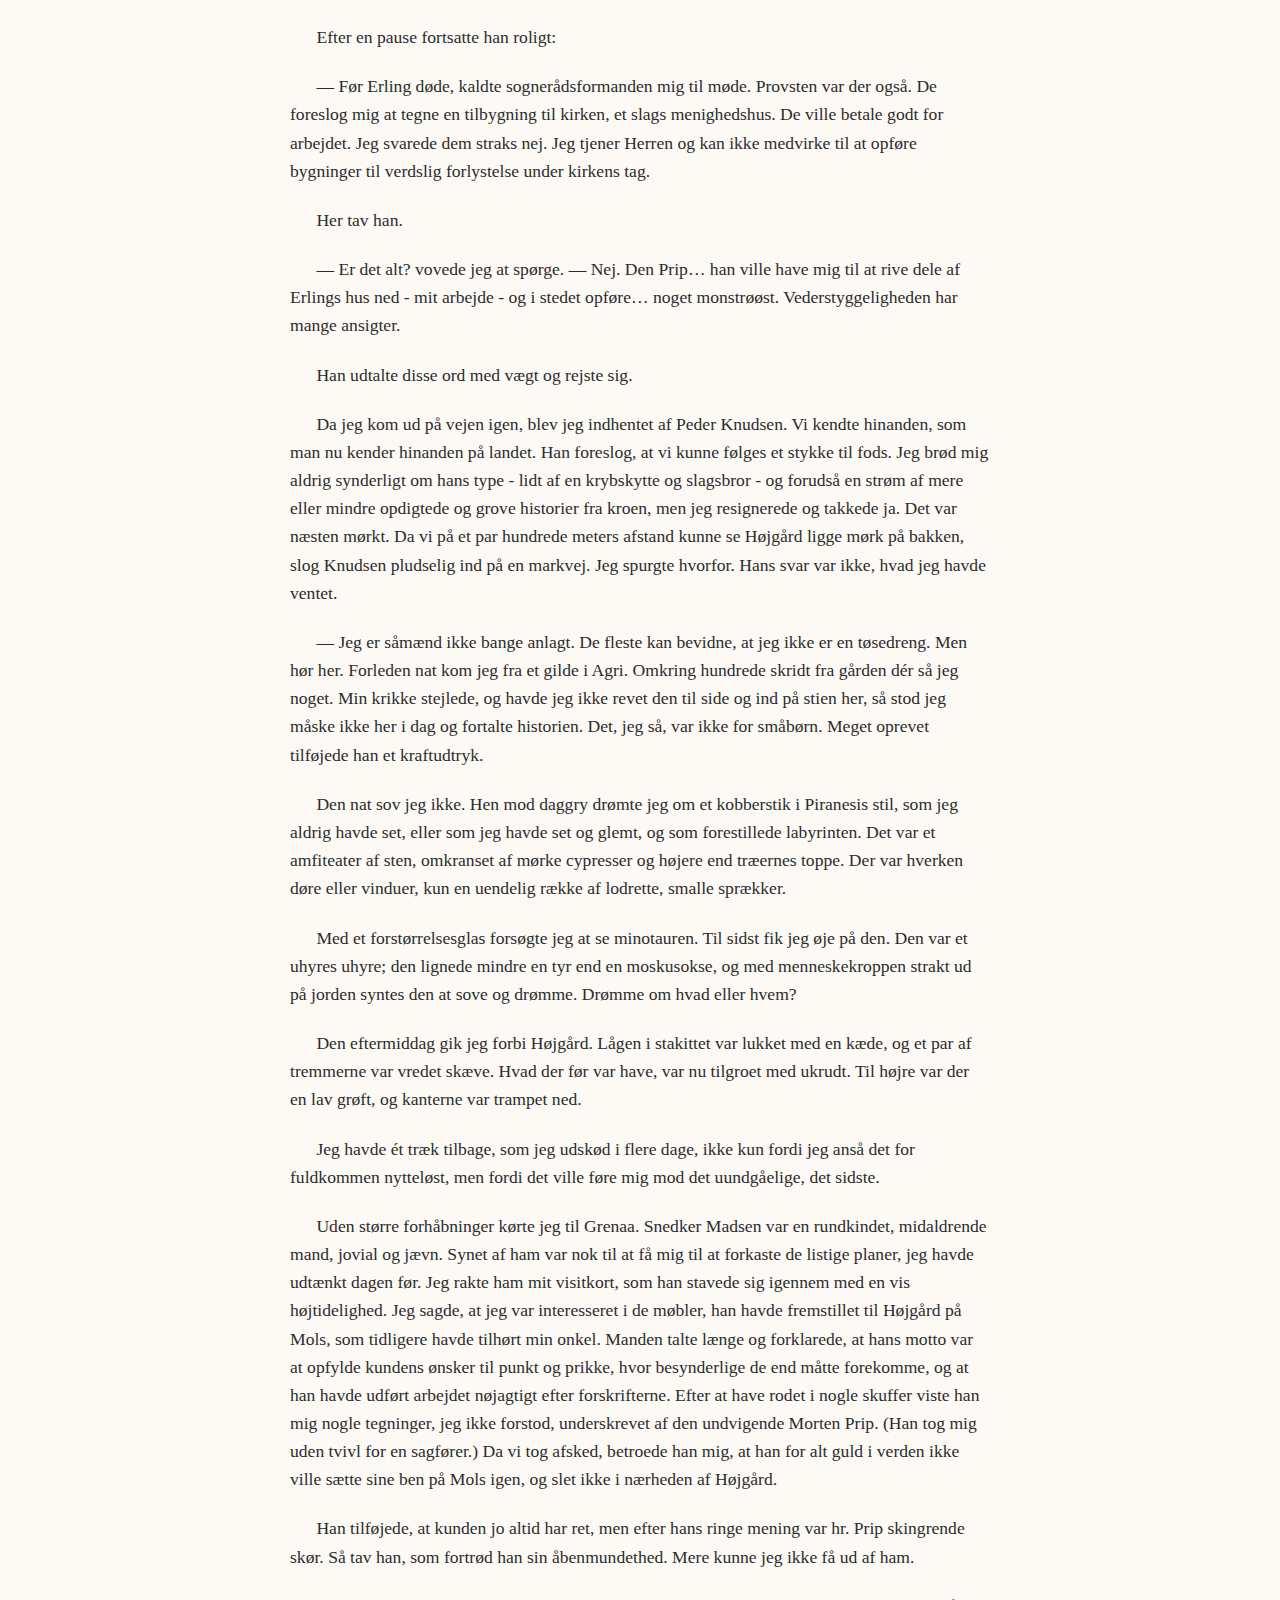
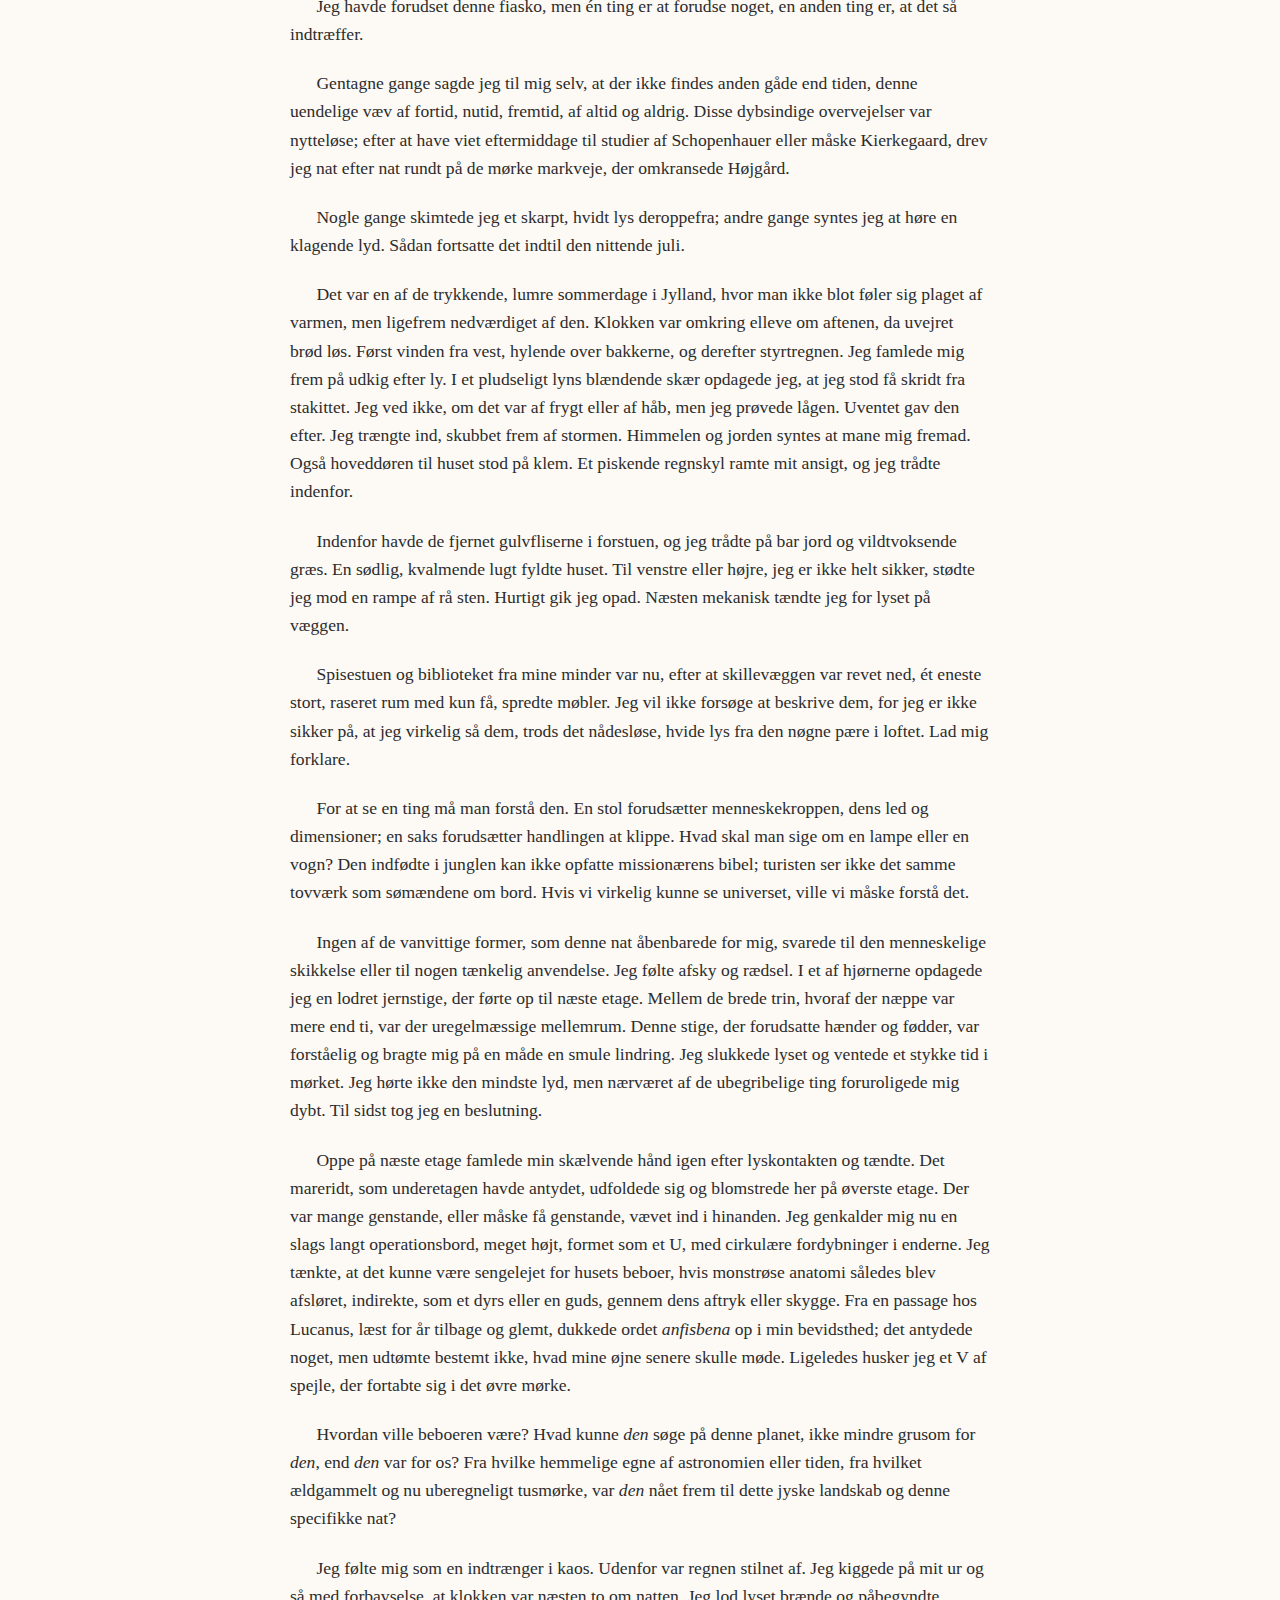
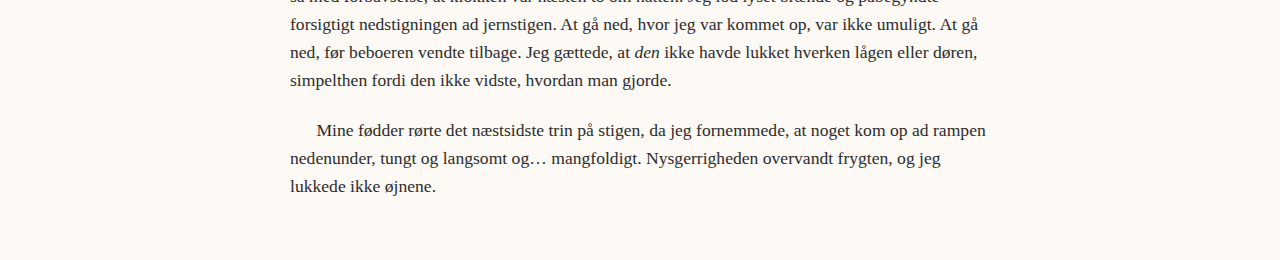
==== commit 3da07229: "add image" ====
--- a/index.html
+++ b/index.html
@@ -4,7 +4,7 @@
   <meta name="viewport" content="width=device-width, initial-scale=1.0">
   <meta charset="UTF-8">
   <title>Der Findes Flere Ting</title>
-  <link rel="stylesheet" href="style.css?v=7">
+  <link rel="stylesheet" href="style.css?v=8">
   </head>
 <body>
 
@@ -12,6 +12,12 @@
     <p>(Oversættelse og gendigtning af “There Are More Things” af Jorge
     Luis Borges)</p>
     <p><em>Til minde om Howard P. Lovecraft</em></p>
+    <figure>
+    <img src="the-round-tower.jpg" title="Det runde tårn af Piranesi"
+    alt="Det runde tårn af Piranesi" />
+    <figcaption aria-hidden="true">Det runde tårn af
+    Piranesi</figcaption>
+    </figure>
     <p>Lige da jeg skulle til at forberede mig til min afsluttende
     eksamen i filosofi ved Aarhus Universitet, nåede budskabet mig, at
     min onkel, Erling Arnesen, var død af en hjerneblødning, ude på sin
--- a/style.css
+++ b/style.css
@@ -51,6 +51,13 @@
   }
 }
 
+img {
+  max-width: 100%;
+  height: auto;
+  display: block;
+  margin: 0 auto;
+}
+
 @media (max-width: 600px) {
   body {
     max-width: 100%;
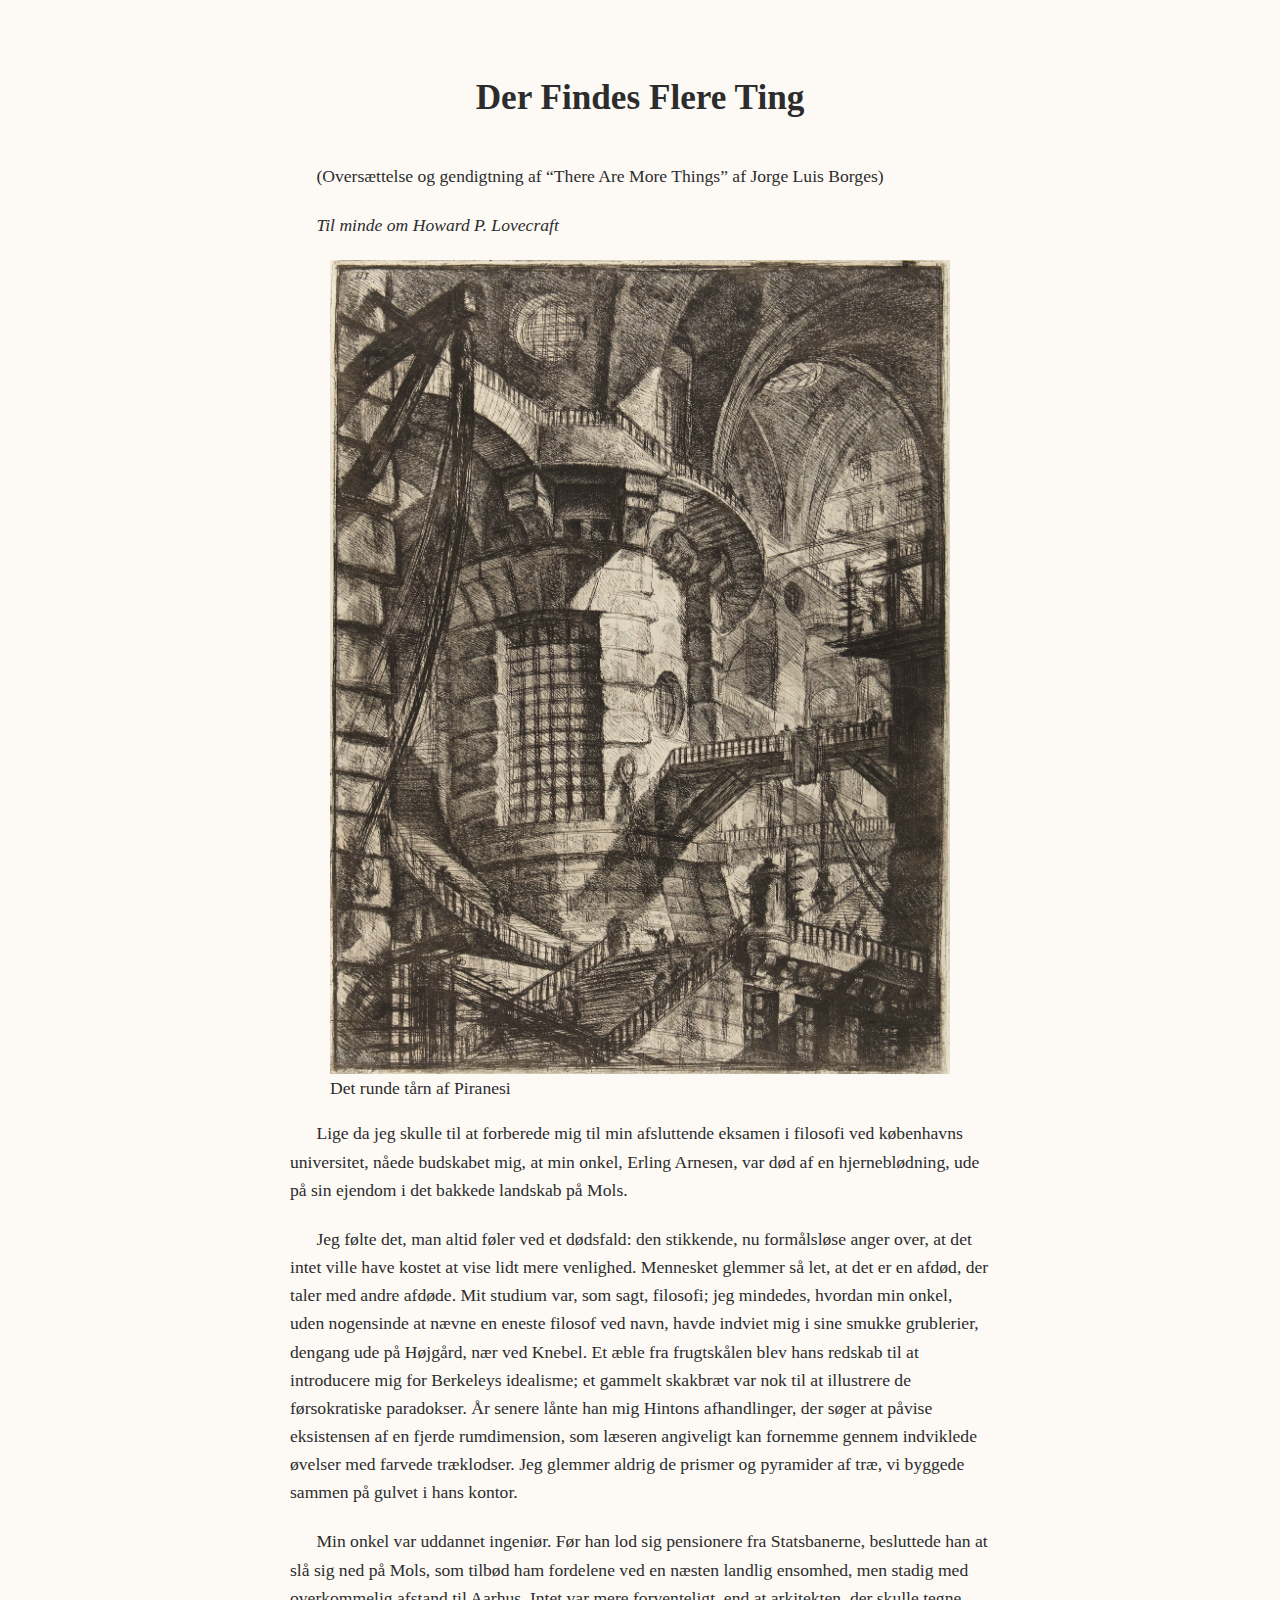
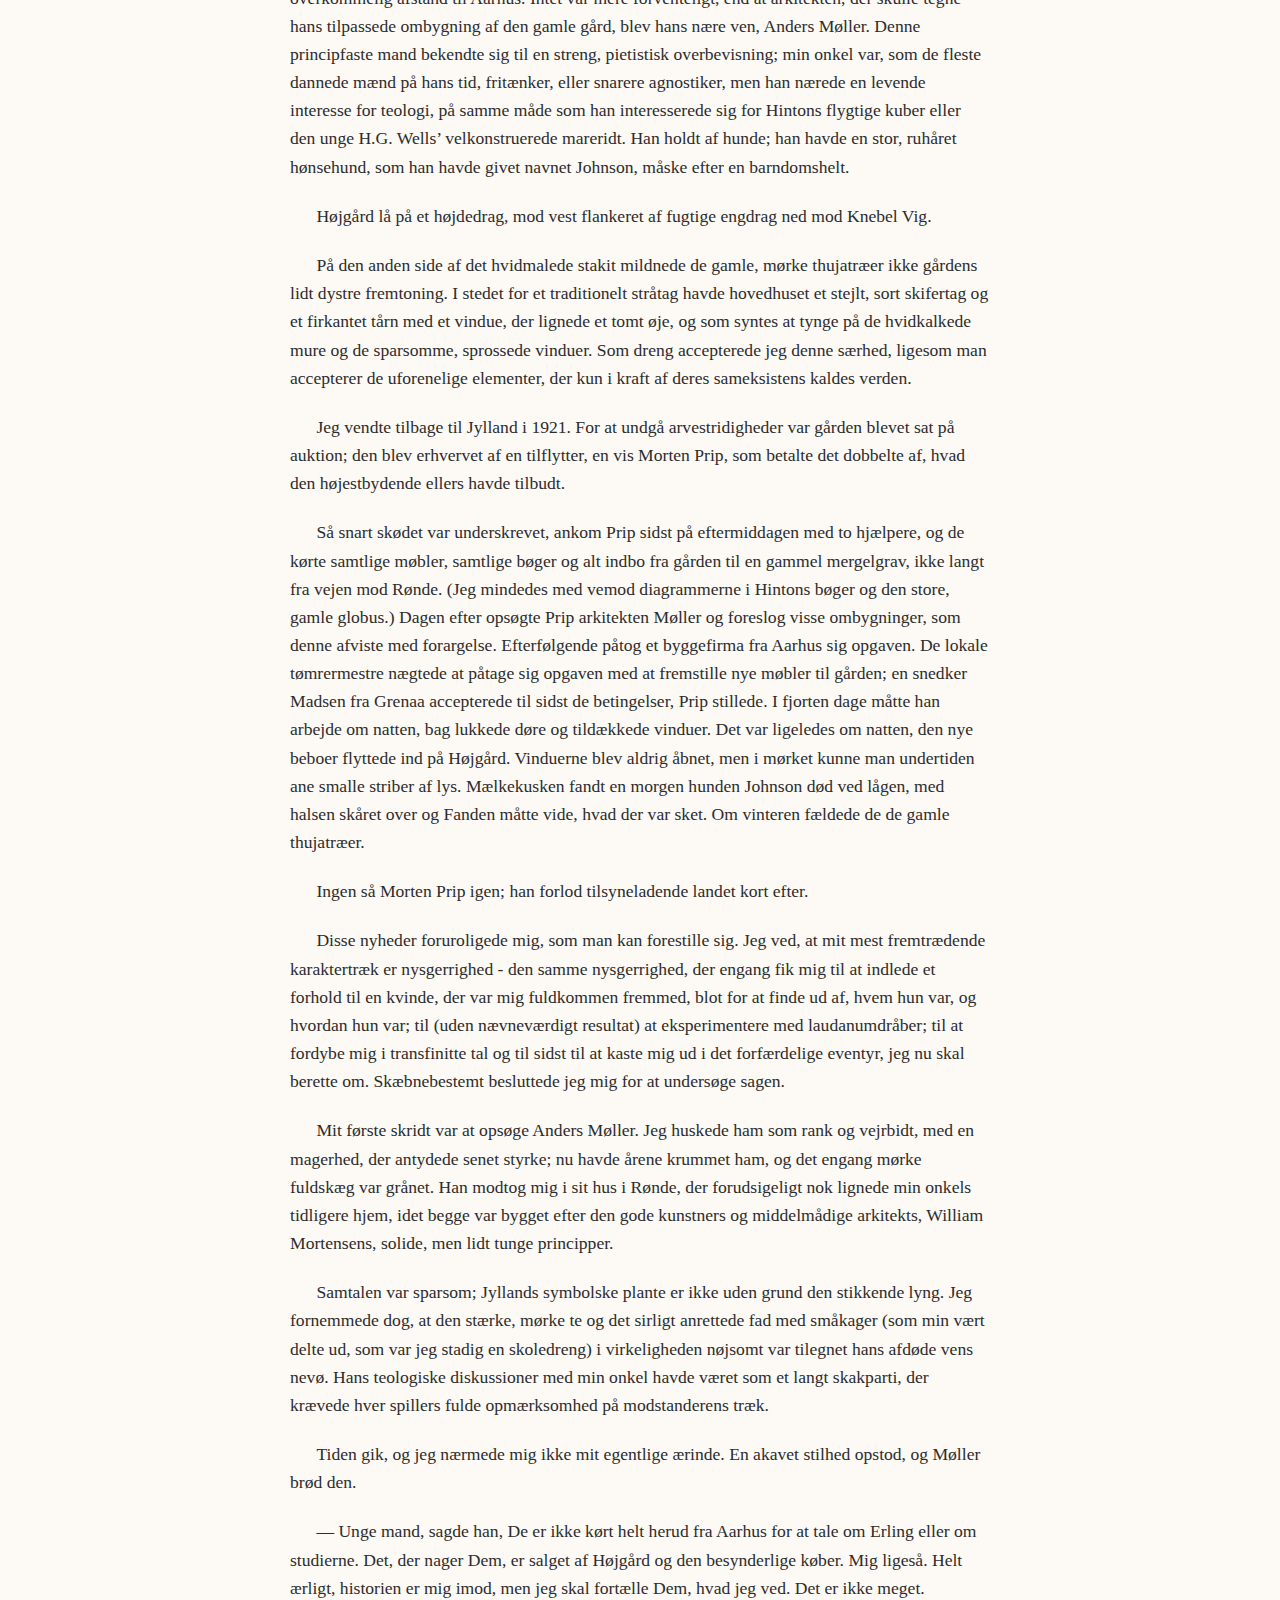
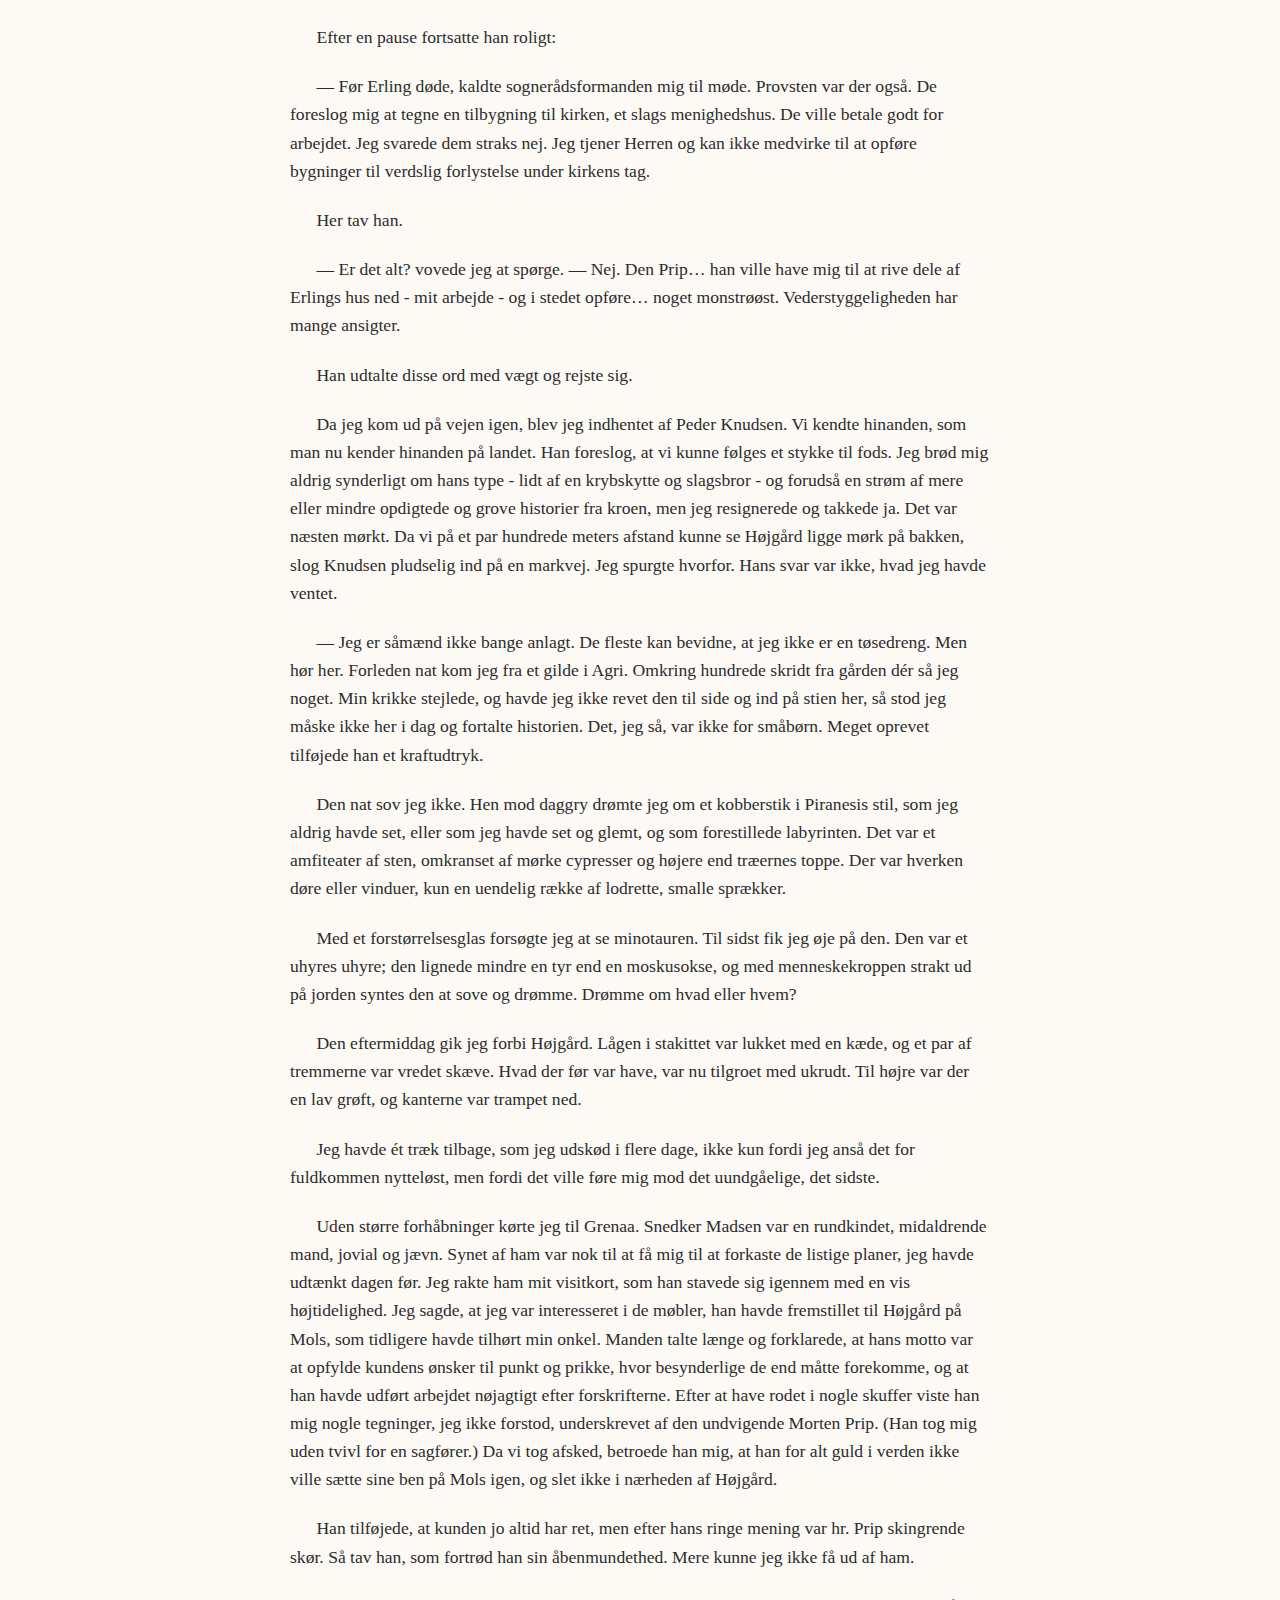
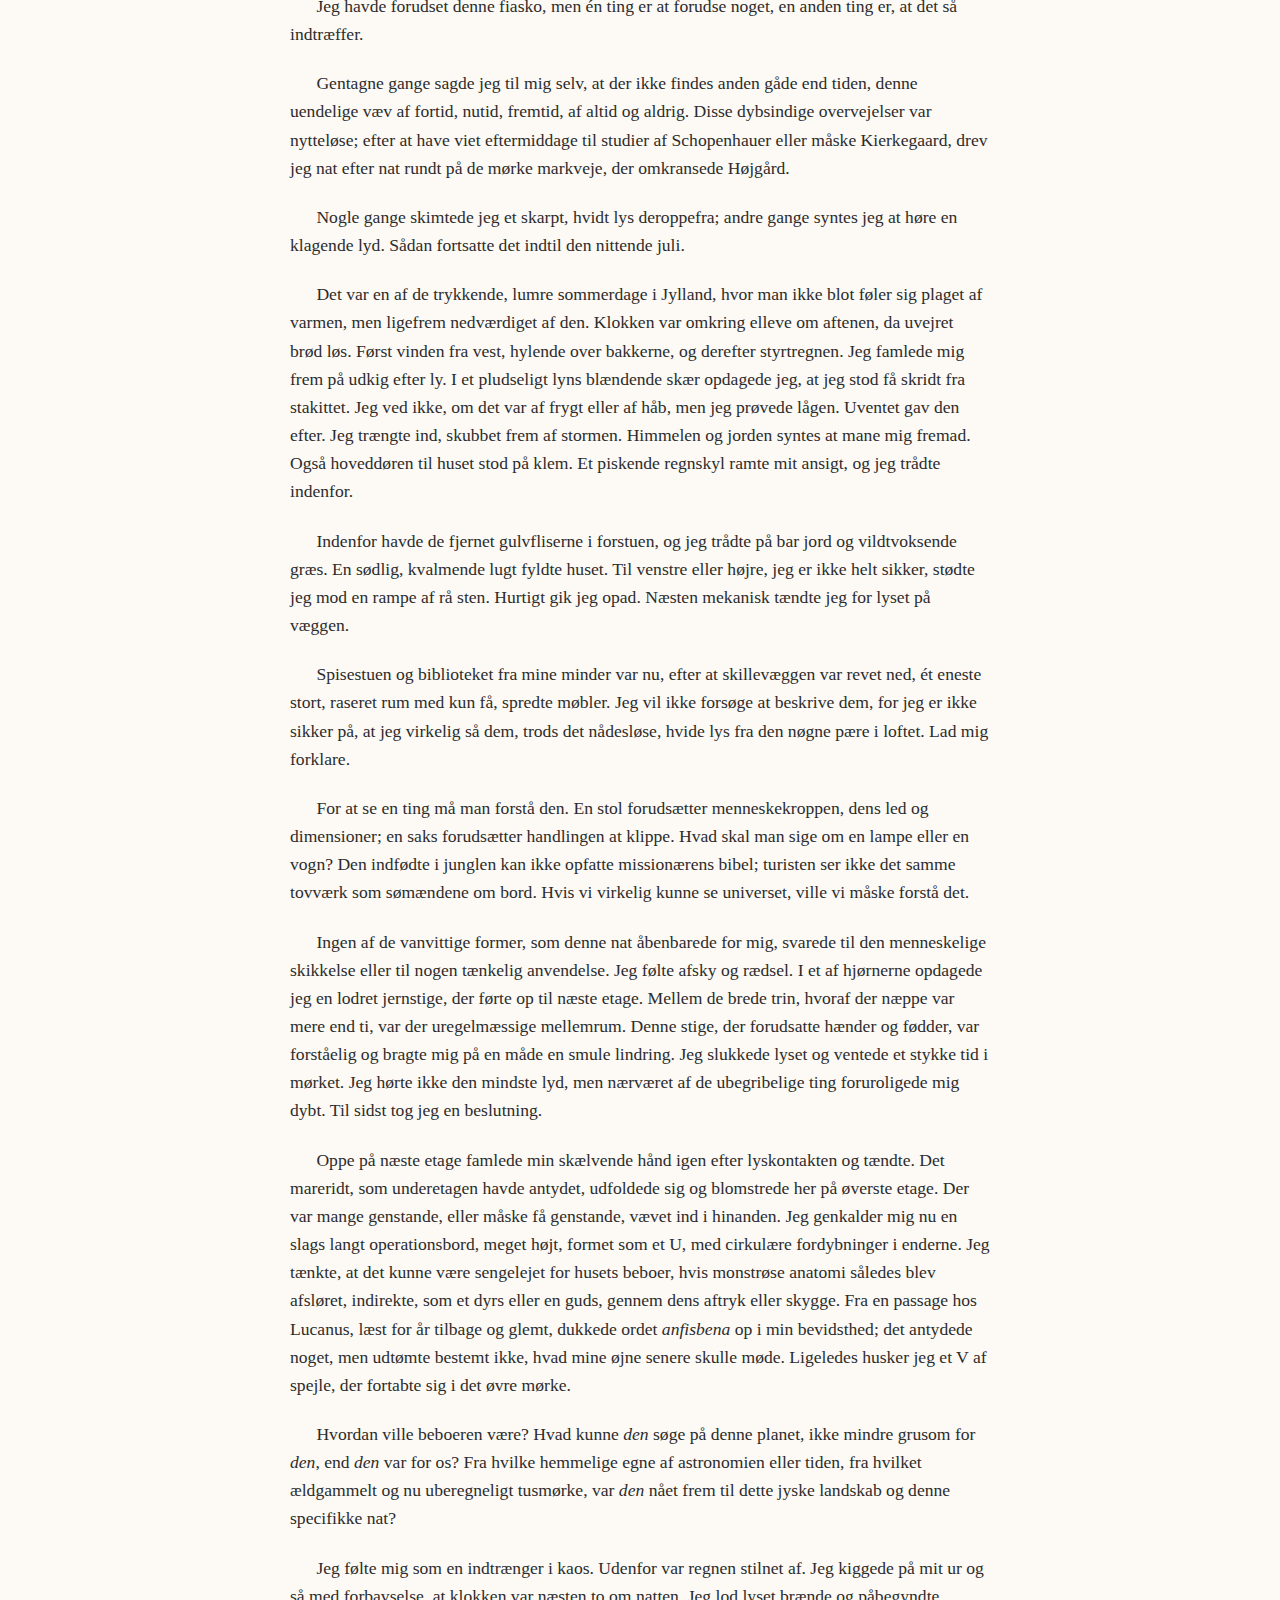
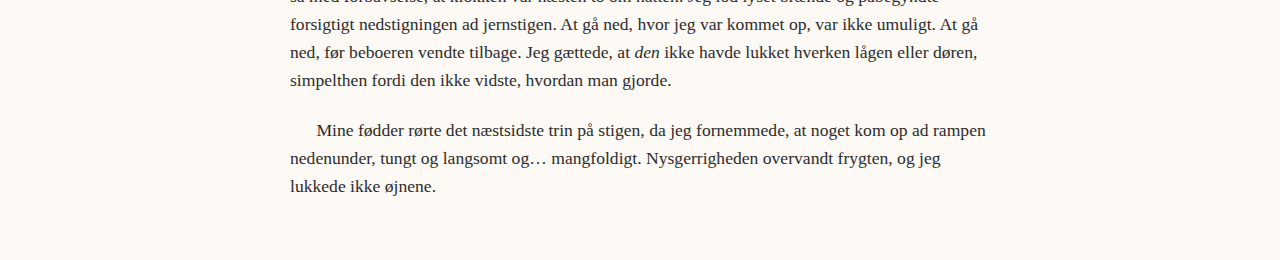
==== commit de6a5688: "fix error" ====
--- a/index.html
+++ b/index.html
@@ -4,7 +4,7 @@
   <meta name="viewport" content="width=device-width, initial-scale=1.0">
   <meta charset="UTF-8">
   <title>Der Findes Flere Ting</title>
-  <link rel="stylesheet" href="style.css?v=8">
+  <link rel="stylesheet" href="style.css?v=9">
   </head>
 <body>
 
@@ -19,9 +19,9 @@
     Piranesi</figcaption>
     </figure>
     <p>Lige da jeg skulle til at forberede mig til min afsluttende
-    eksamen i filosofi ved Aarhus Universitet, nåede budskabet mig, at
-    min onkel, Erling Arnesen, var død af en hjerneblødning, ude på sin
-    ejendom i det bakkede landskab på Mols.</p>
+    eksamen i filosofi ved københavns universitet, nåede budskabet mig,
+    at min onkel, Erling Arnesen, var død af en hjerneblødning, ude på
+    sin ejendom i det bakkede landskab på Mols.</p>
     <p>Jeg følte det, man altid føler ved et dødsfald: den stikkende, nu
     formålsløse anger over, at det intet ville have kostet at vise lidt
     mere venlighed. Mennesket glemmer så let, at det er en afdød, der
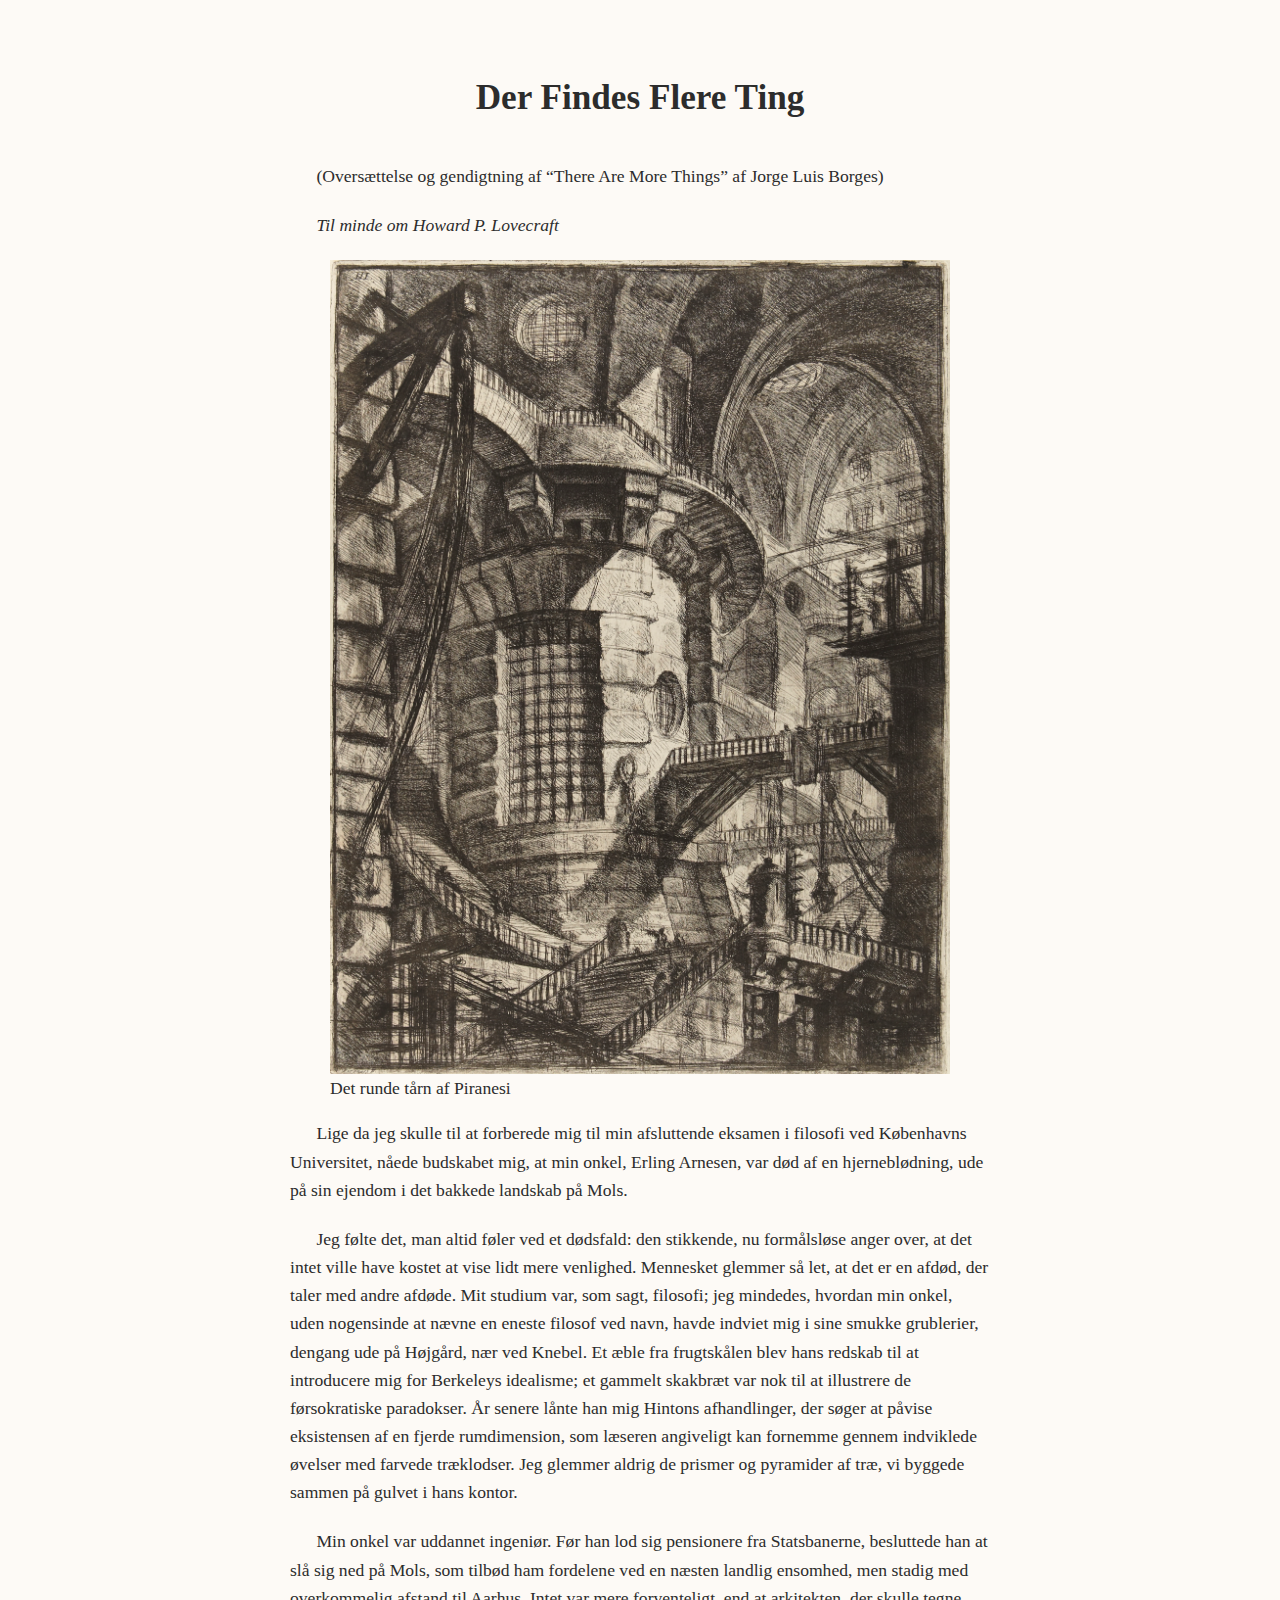
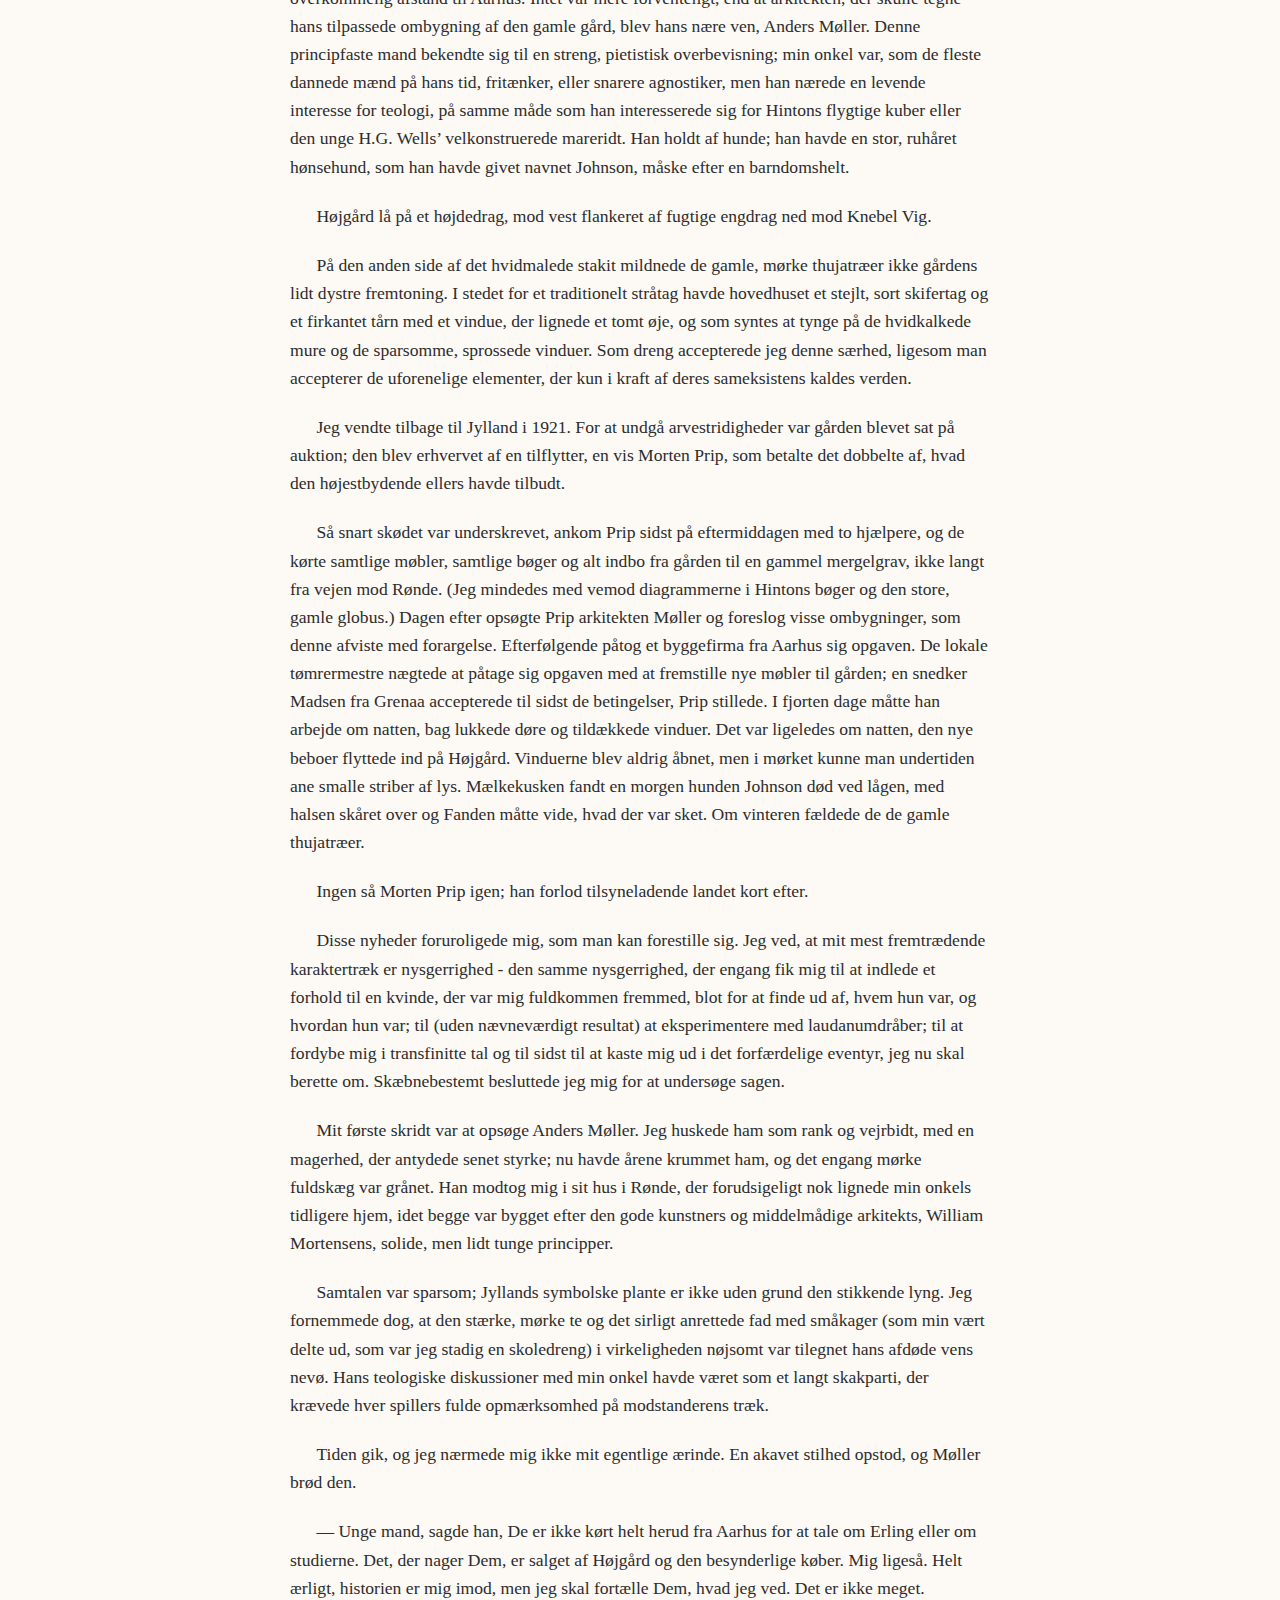
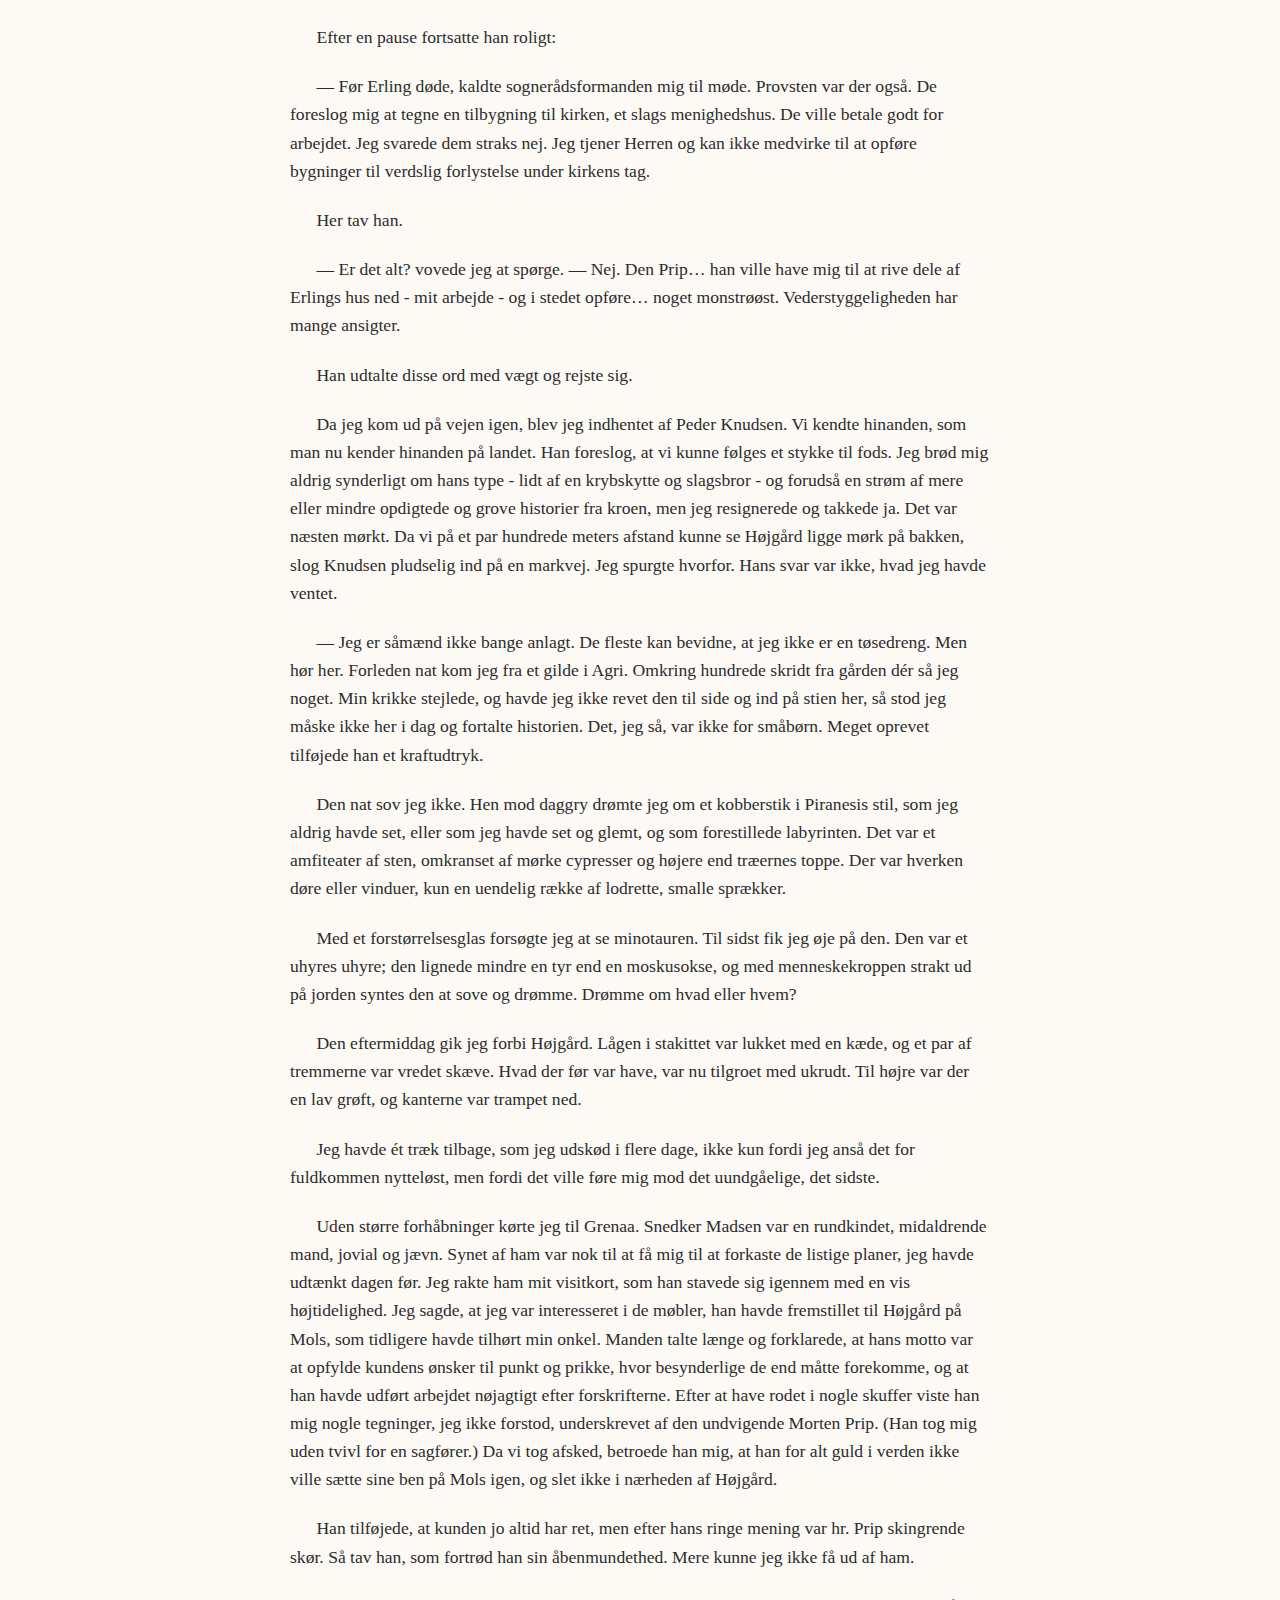
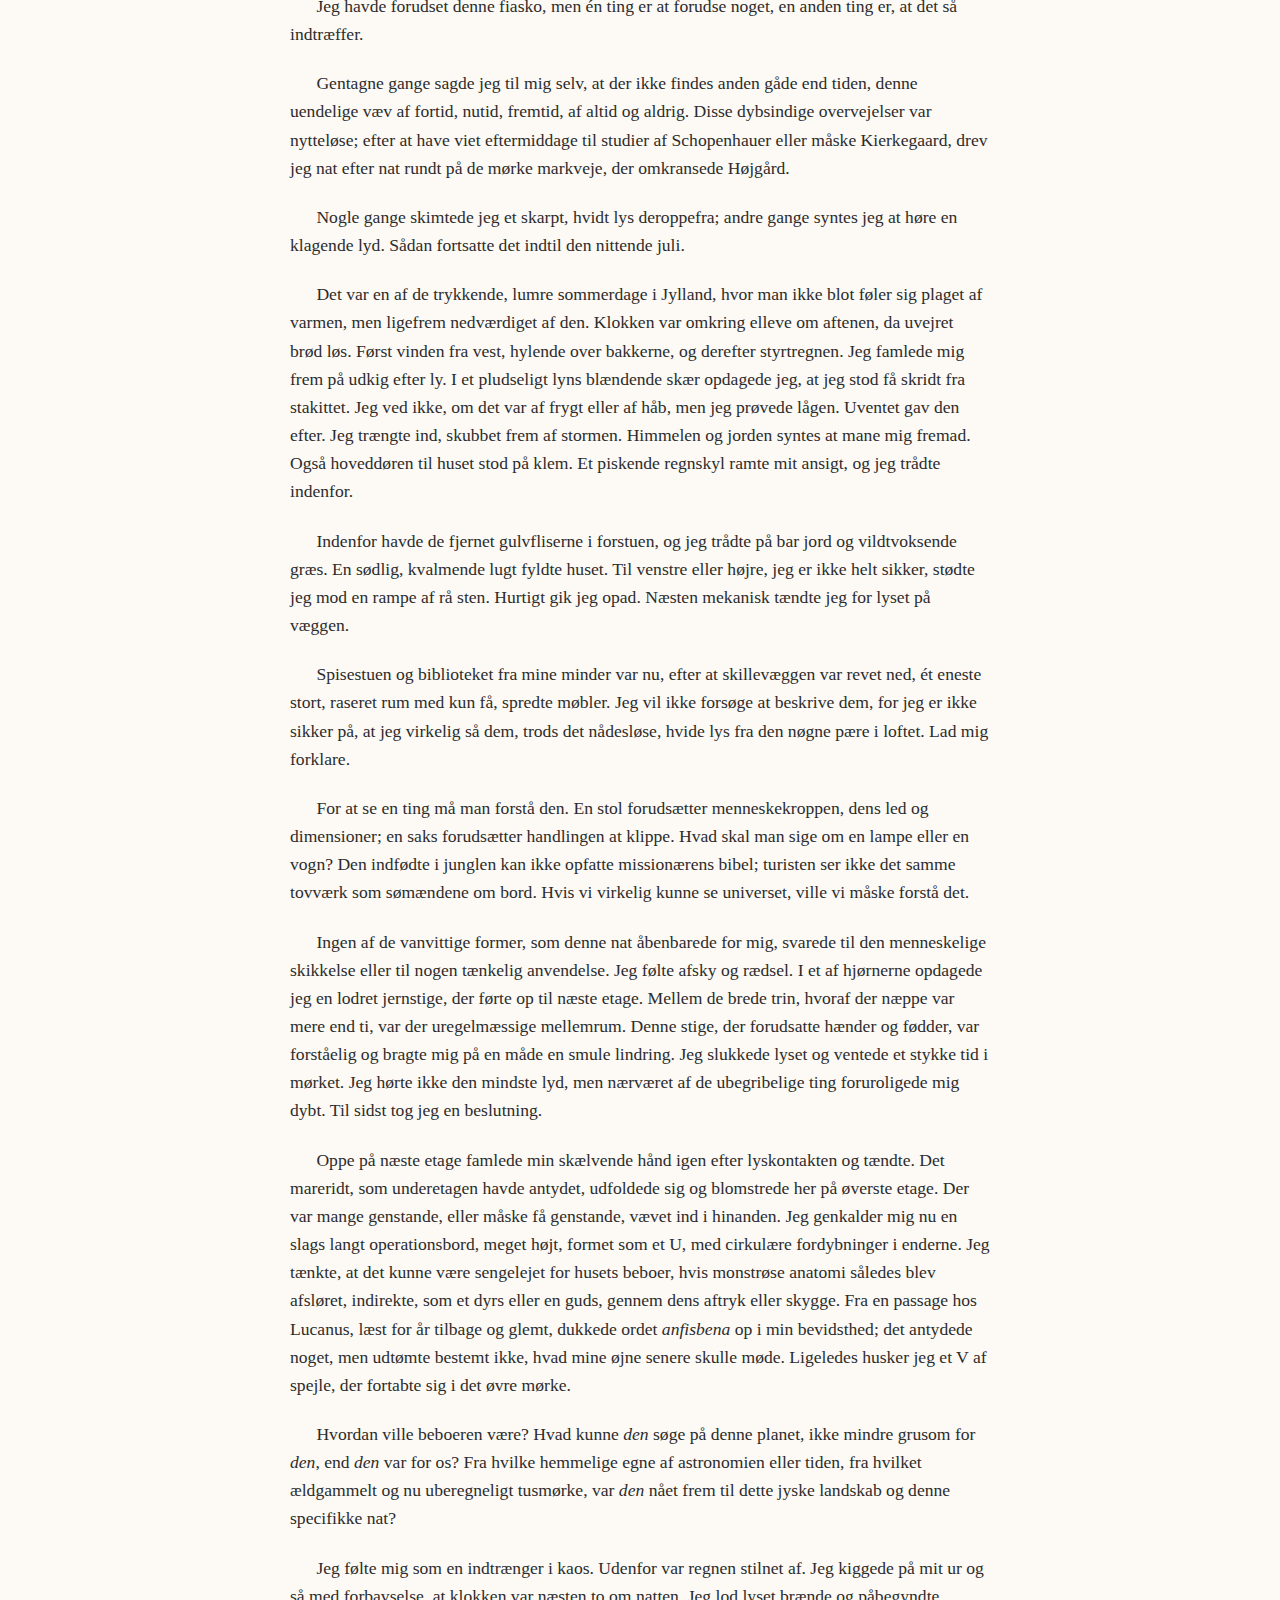
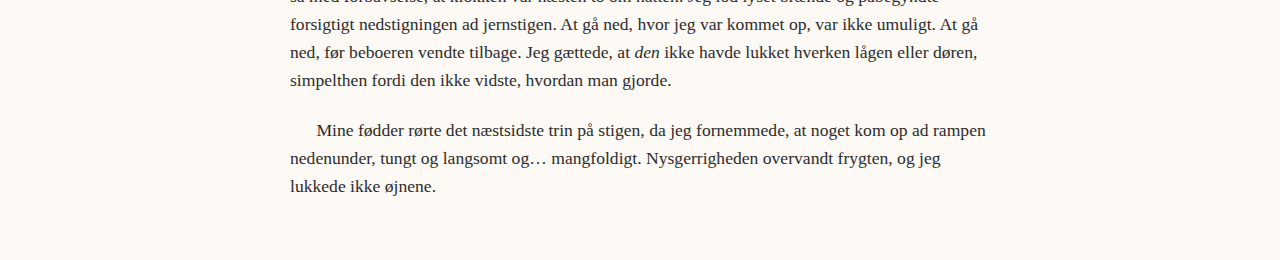
==== commit b2413b53: "spelling" ====
--- a/index.html
+++ b/index.html
@@ -4,7 +4,7 @@
   <meta name="viewport" content="width=device-width, initial-scale=1.0">
   <meta charset="UTF-8">
   <title>Der Findes Flere Ting</title>
-  <link rel="stylesheet" href="style.css?v=9">
+  <link rel="stylesheet" href="style.css?v=10">
   </head>
 <body>
 
@@ -19,7 +19,7 @@
     Piranesi</figcaption>
     </figure>
     <p>Lige da jeg skulle til at forberede mig til min afsluttende
-    eksamen i filosofi ved københavns universitet, nåede budskabet mig,
+    eksamen i filosofi ved Københavns Universitet, nåede budskabet mig,
     at min onkel, Erling Arnesen, var død af en hjerneblødning, ude på
     sin ejendom i det bakkede landskab på Mols.</p>
     <p>Jeg følte det, man altid føler ved et dødsfald: den stikkende, nu
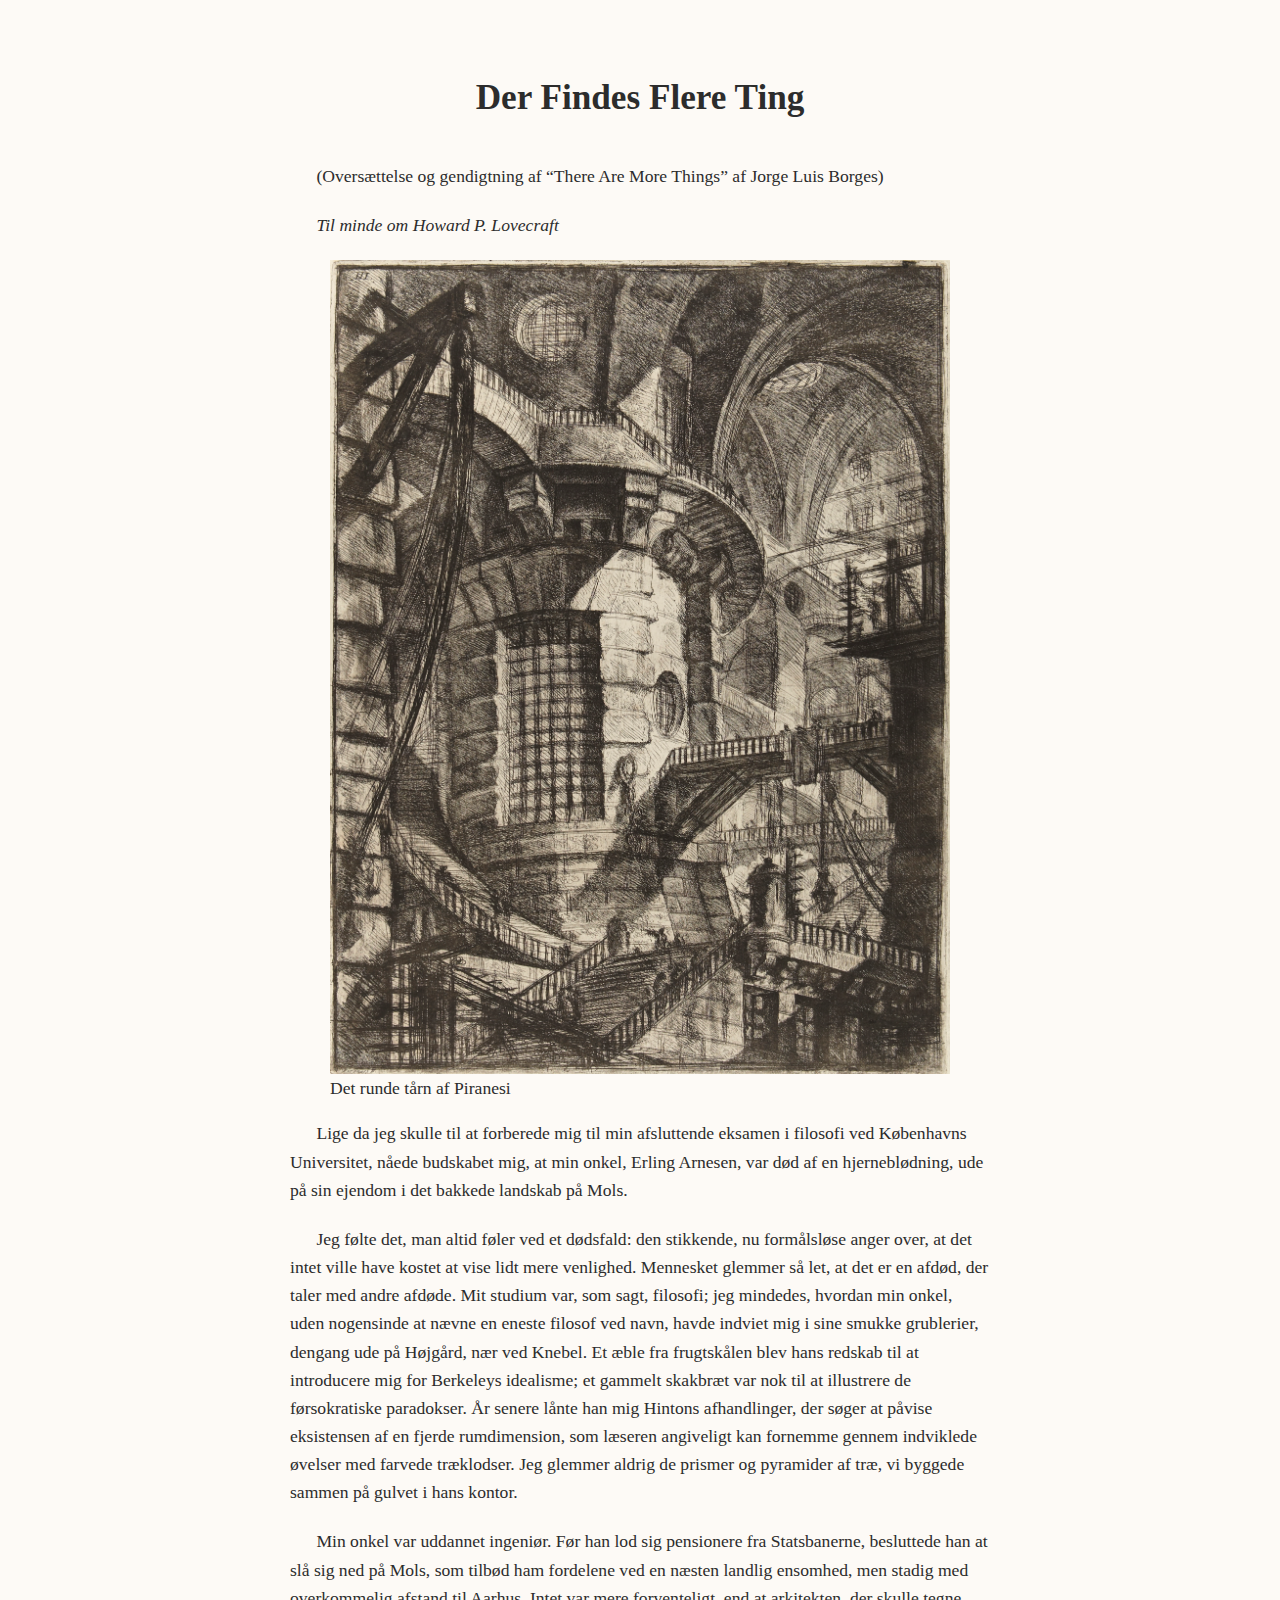
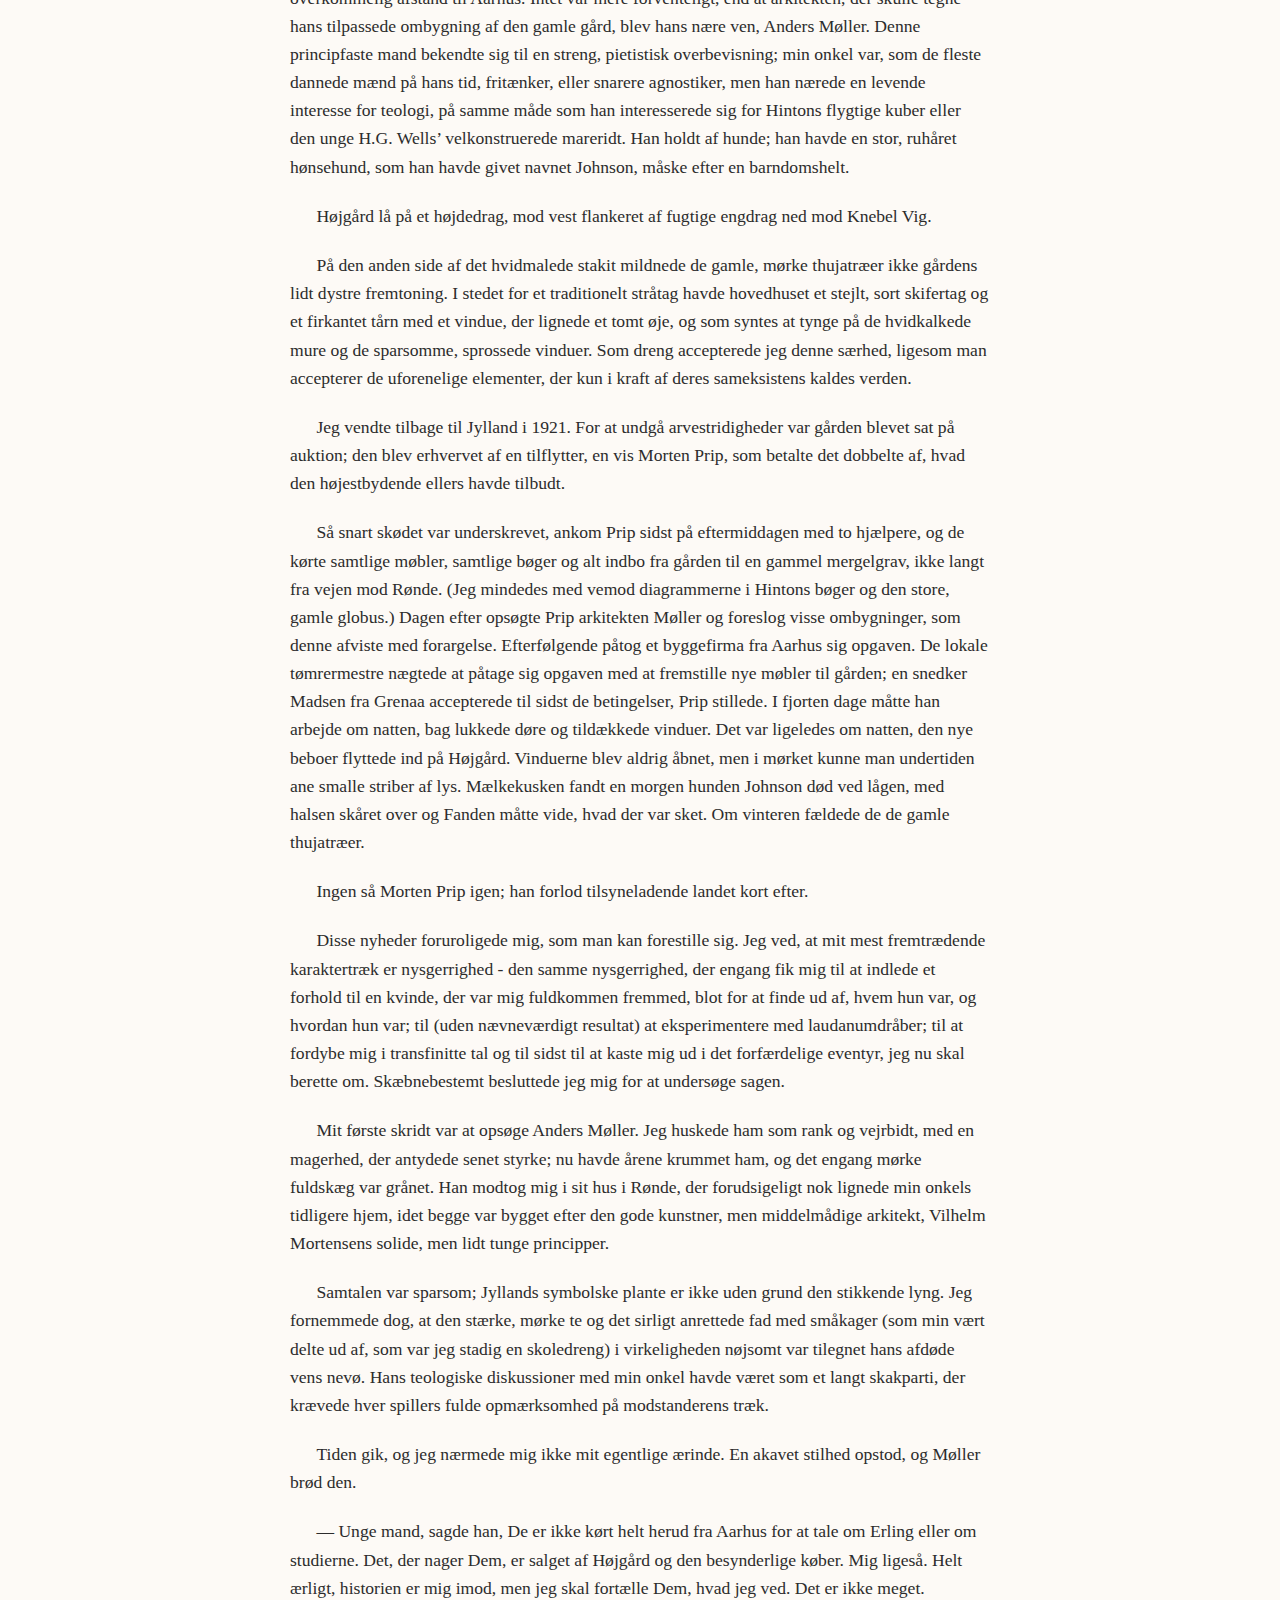
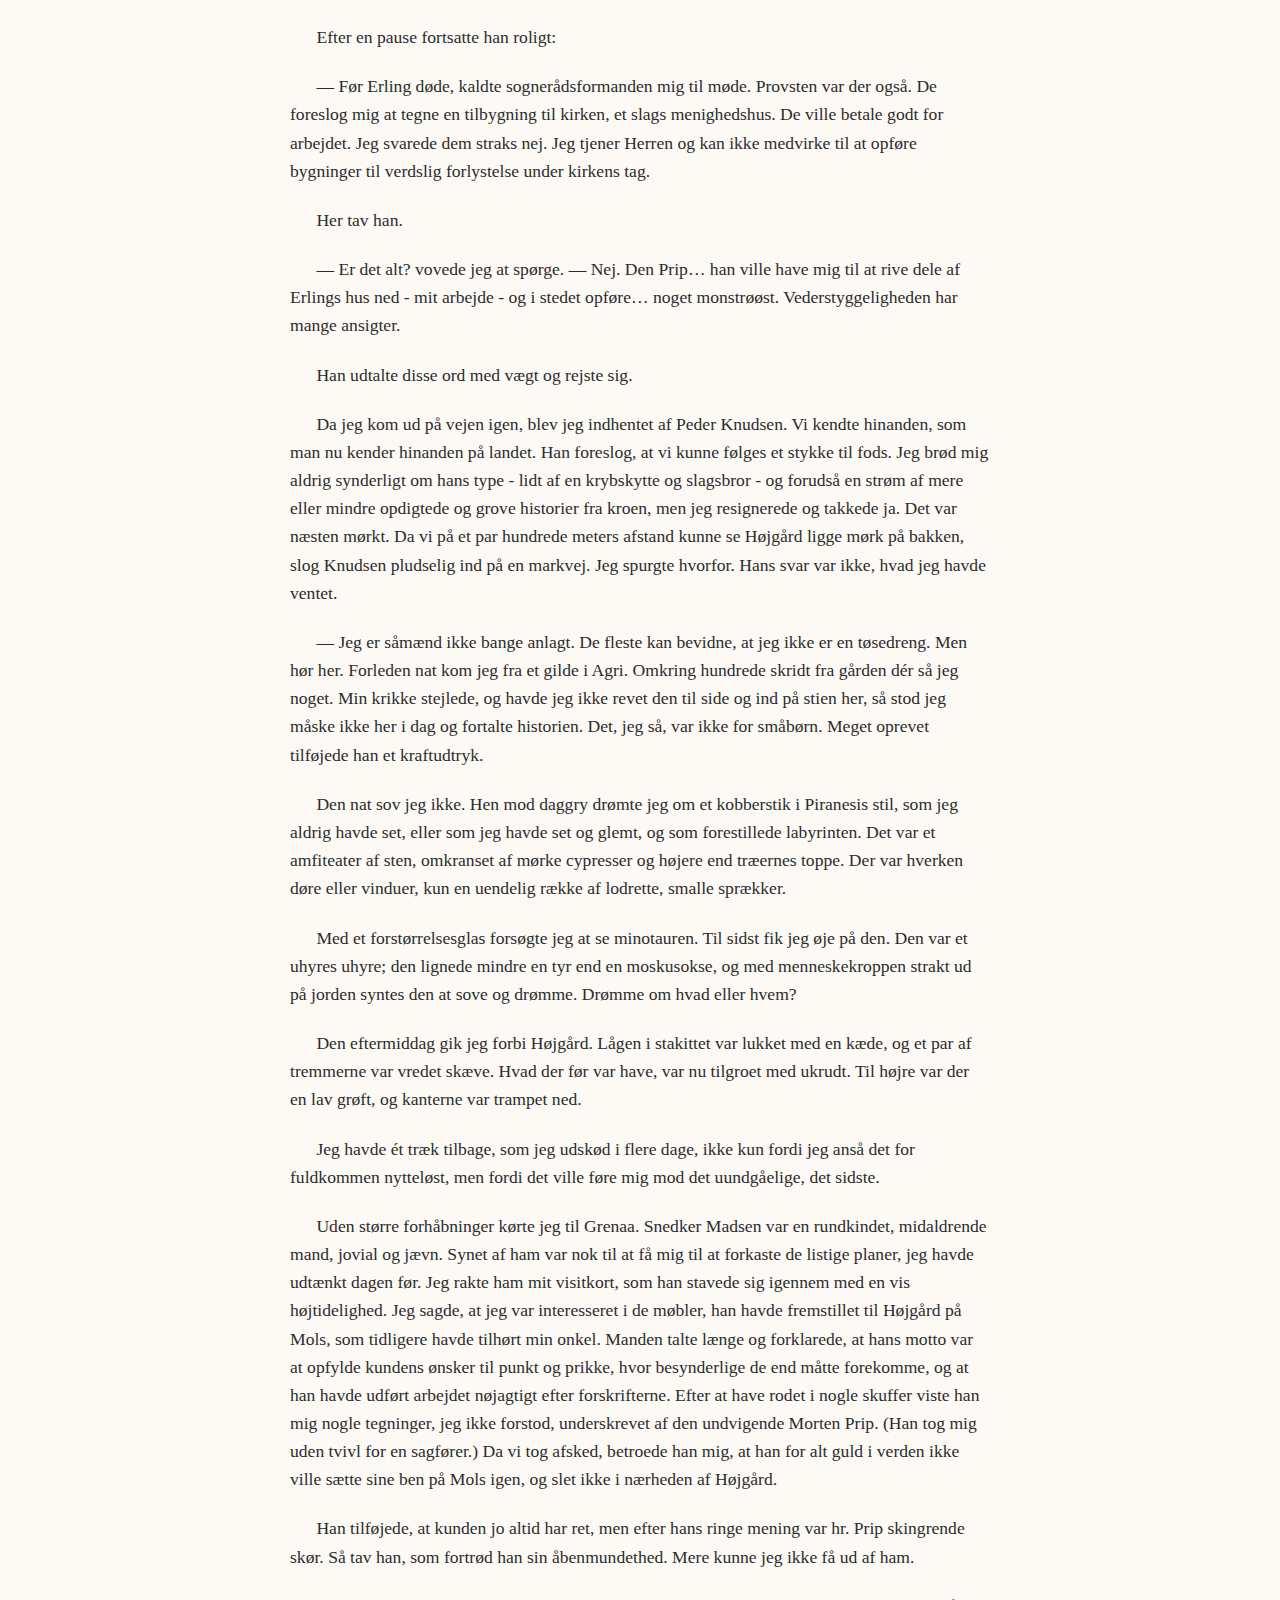
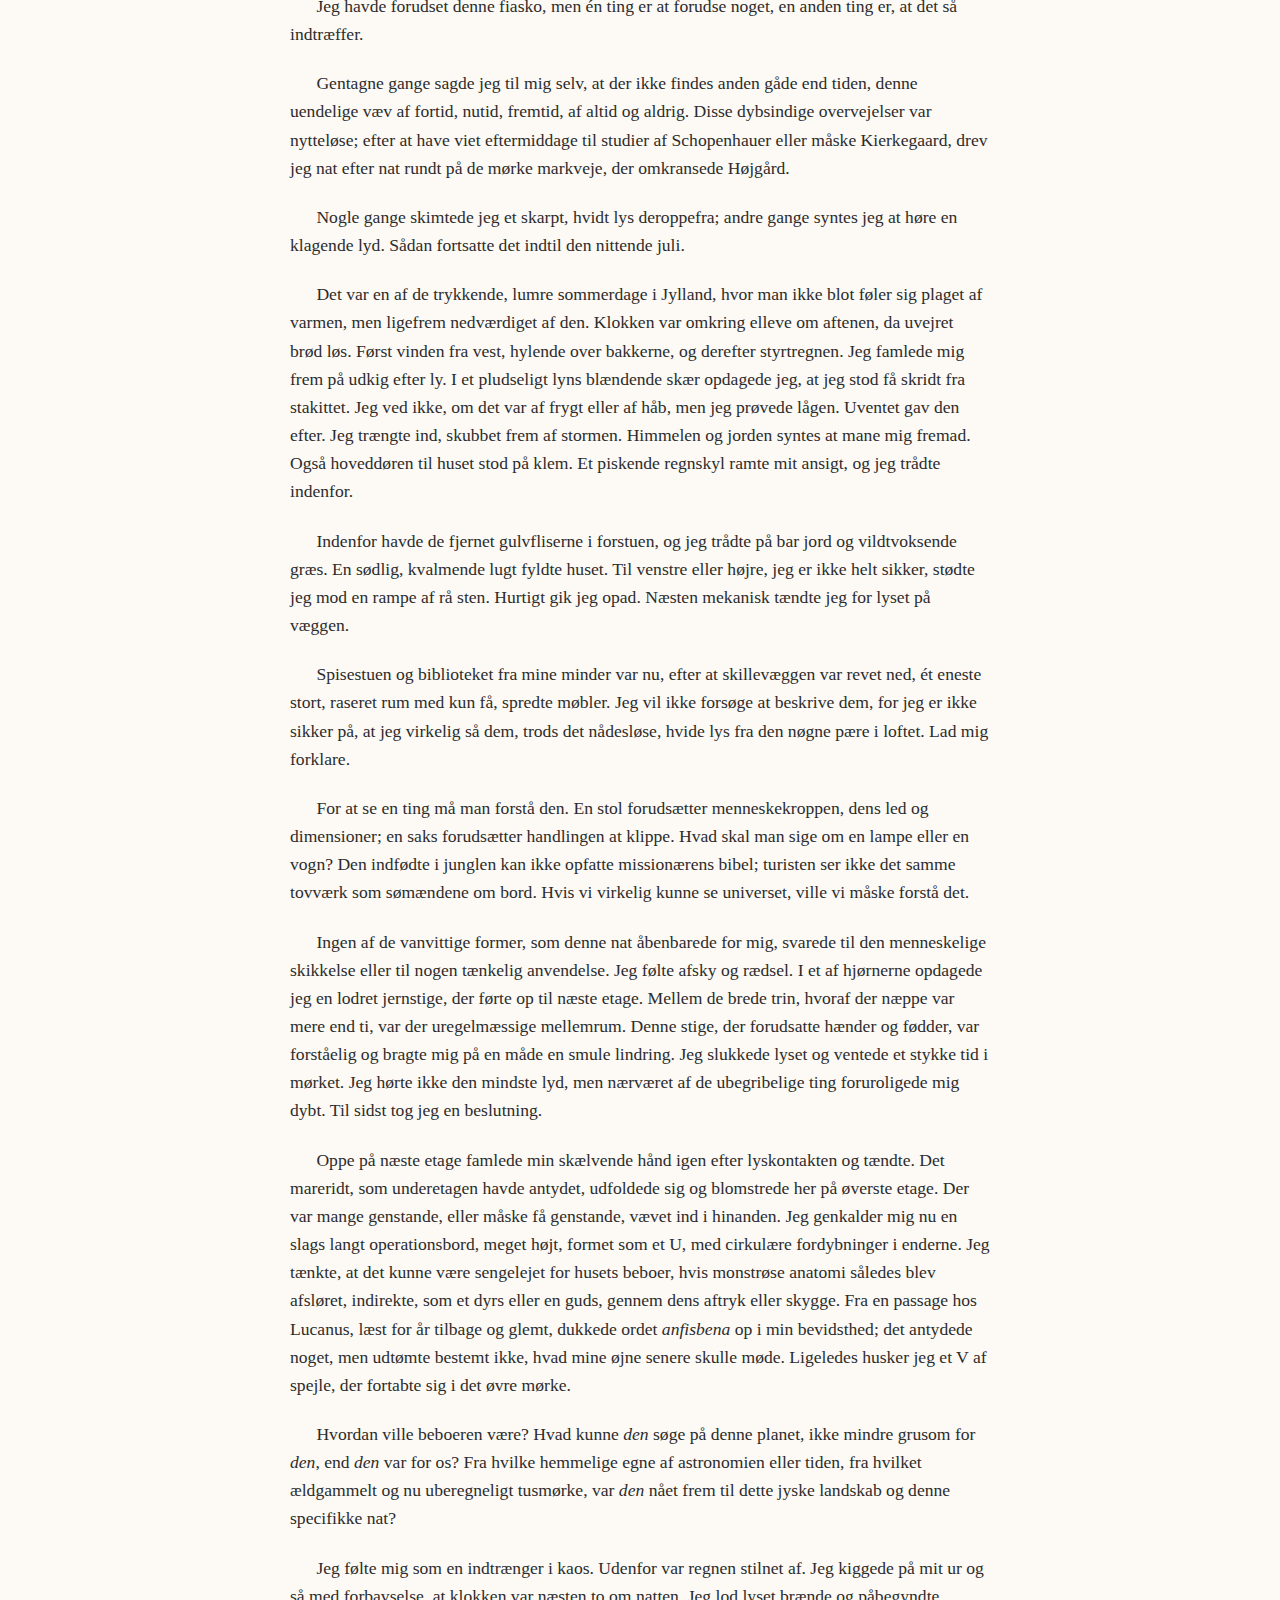
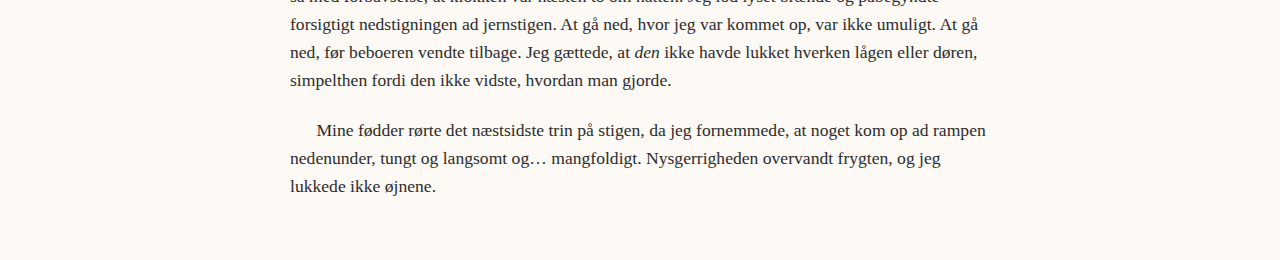
==== commit 82d79ffa: "fix spelling" ====
--- a/index.html
+++ b/index.html
@@ -95,12 +95,12 @@
     havde årene krummet ham, og det engang mørke fuldskæg var grånet.
     Han modtog mig i sit hus i Rønde, der forudsigeligt nok lignede min
     onkels tidligere hjem, idet begge var bygget efter den gode
-    kunstners og middelmådige arkitekts, William Mortensens, solide, men
+    kunstner, men middelmådige arkitekt, Vilhelm Mortensens solide, men
     lidt tunge principper.</p>
     <p>Samtalen var sparsom; Jyllands symbolske plante er ikke uden
     grund den stikkende lyng. Jeg fornemmede dog, at den stærke, mørke
-    te og det sirligt anrettede fad med småkager (som min vært delte ud,
-    som var jeg stadig en skoledreng) i virkeligheden nøjsomt var
+    te og det sirligt anrettede fad med småkager (som min vært delte ud
+    af, som var jeg stadig en skoledreng) i virkeligheden nøjsomt var
     tilegnet hans afdøde vens nevø. Hans teologiske diskussioner med min
     onkel havde været som et langt skakparti, der krævede hver spillers
     fulde opmærksomhed på modstanderens træk.</p>
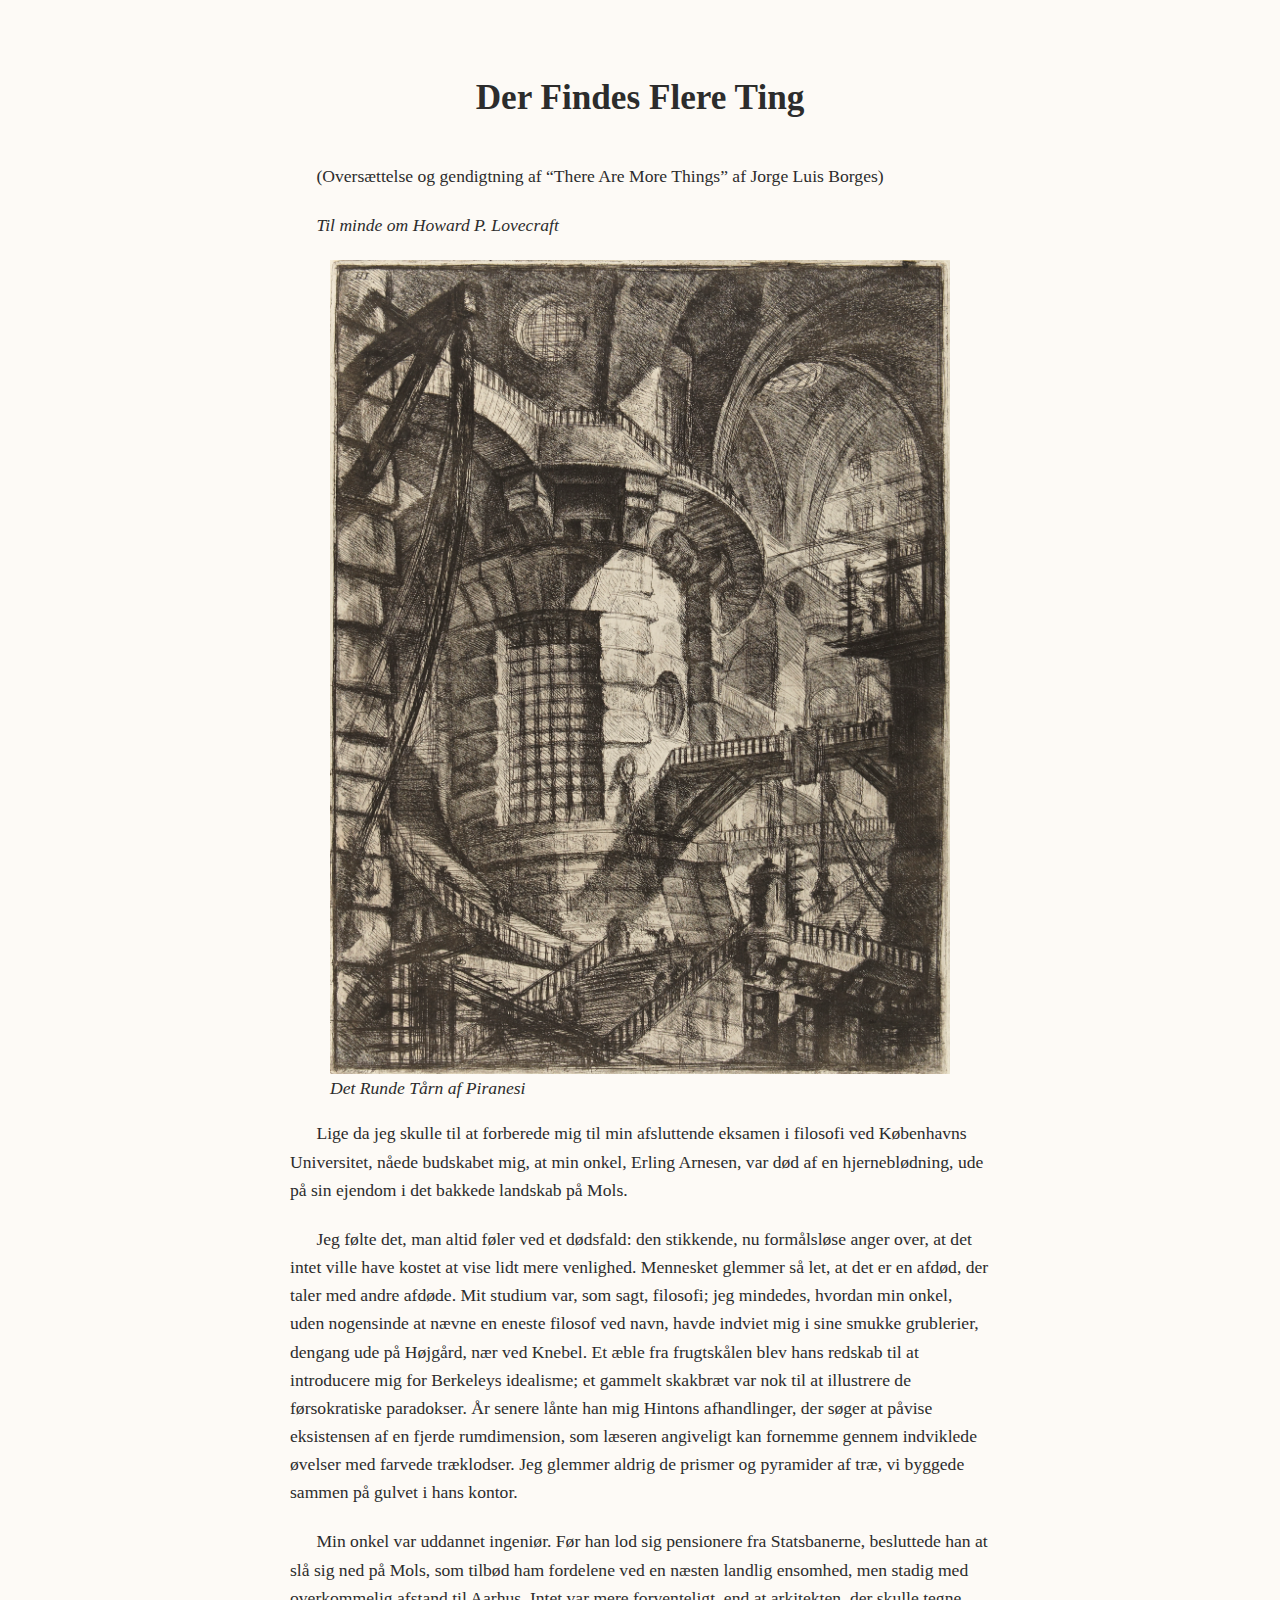
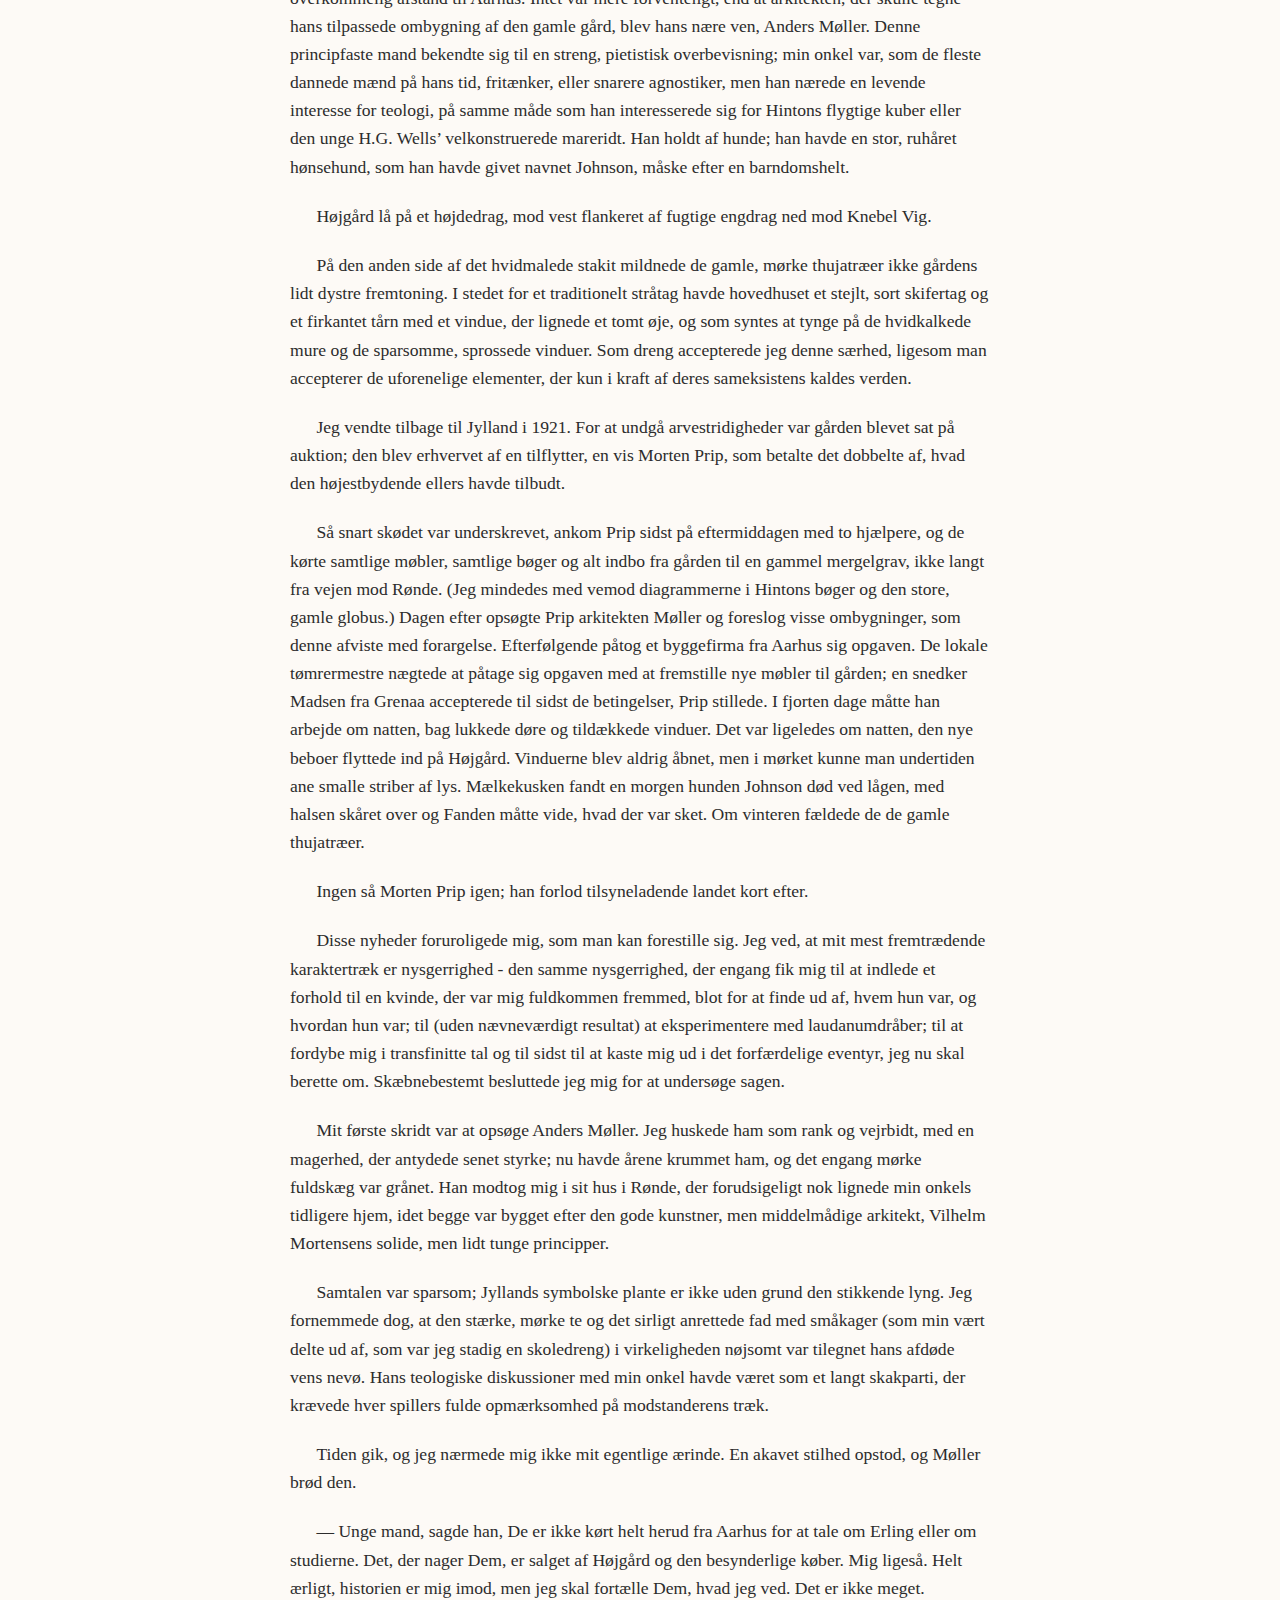
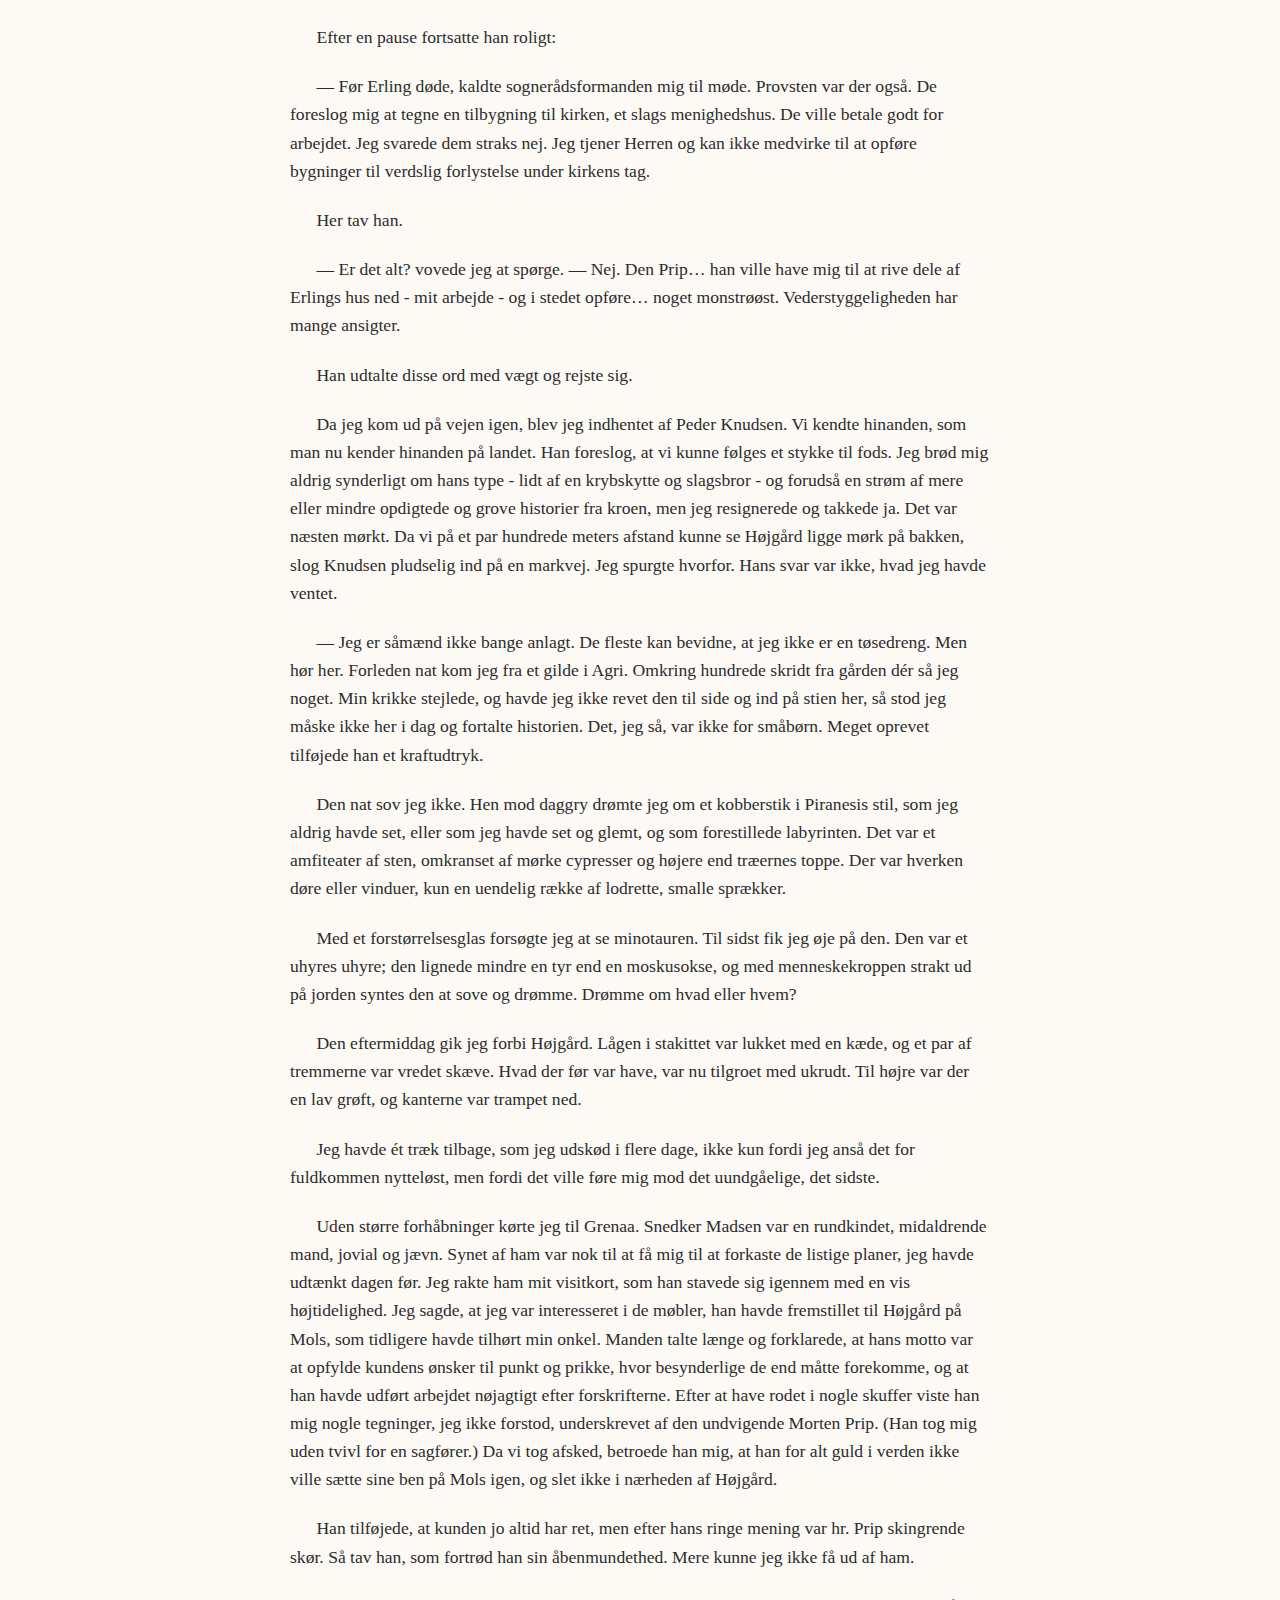
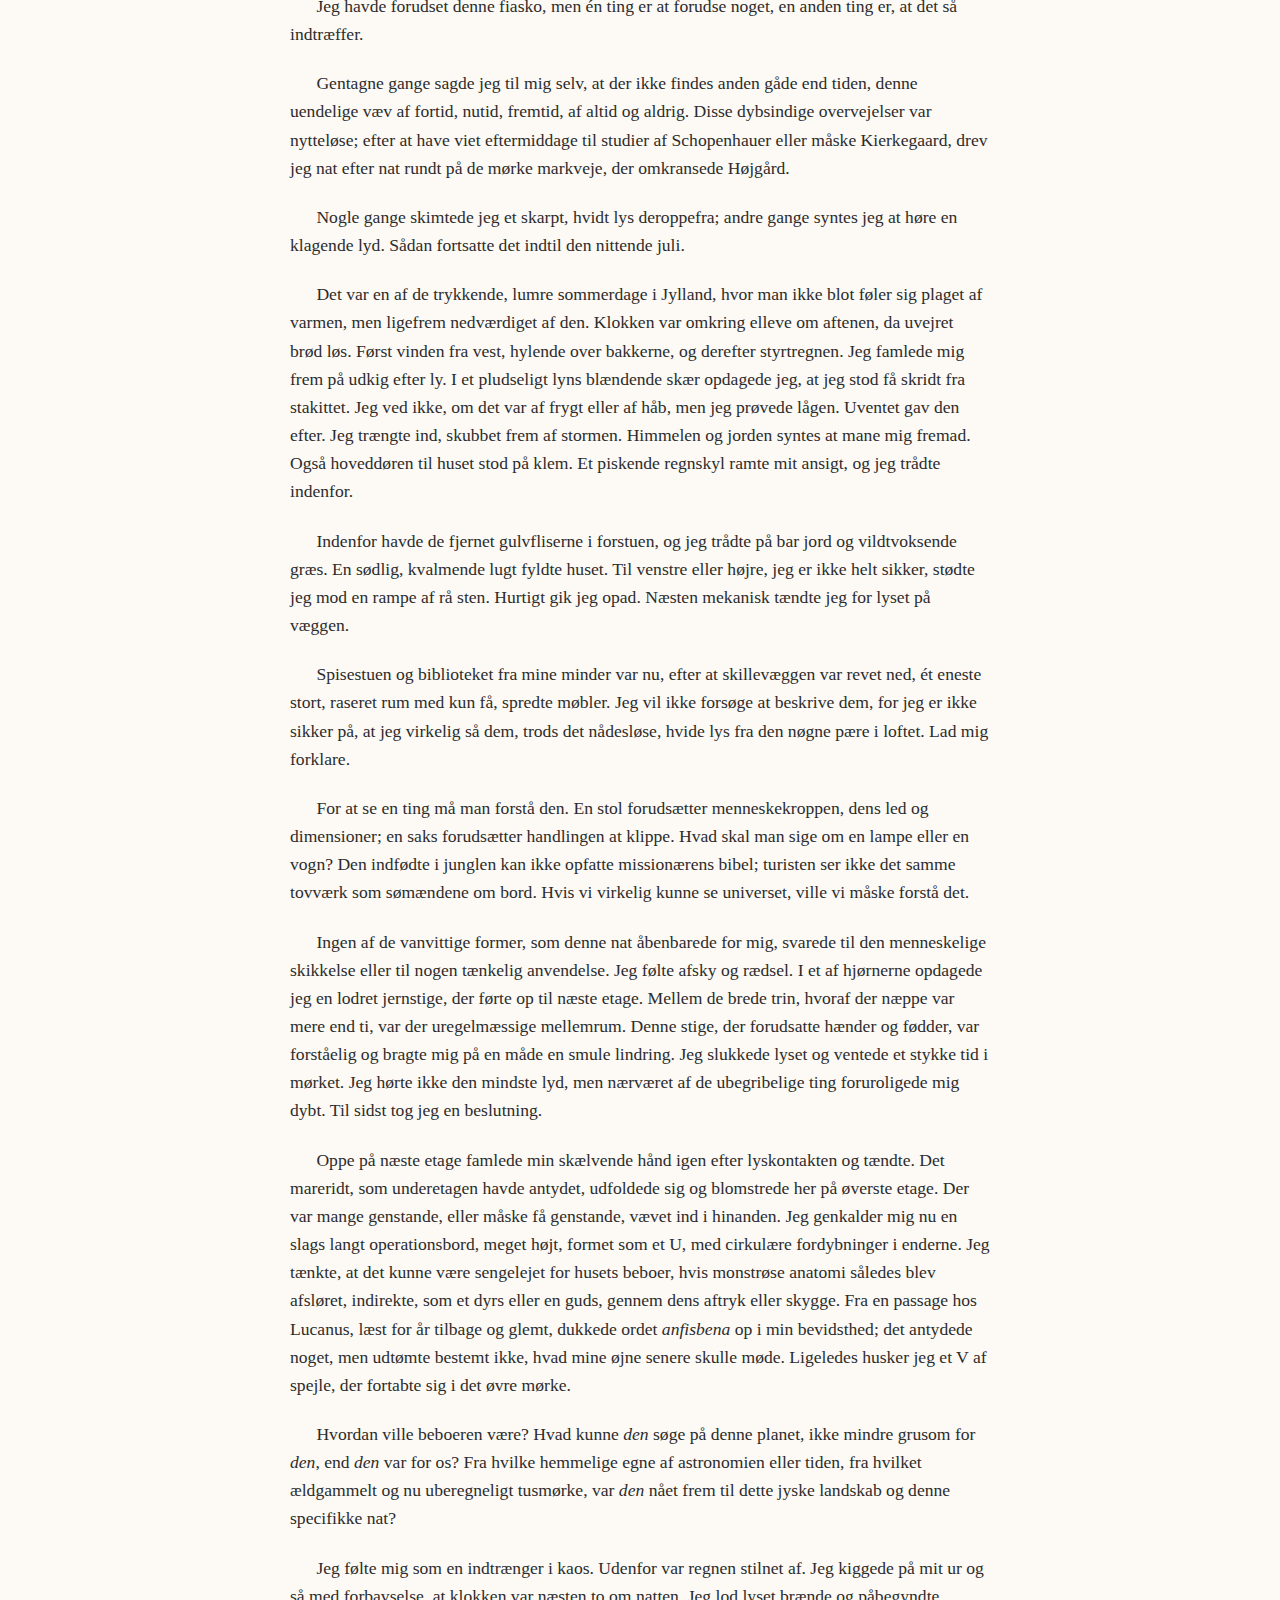
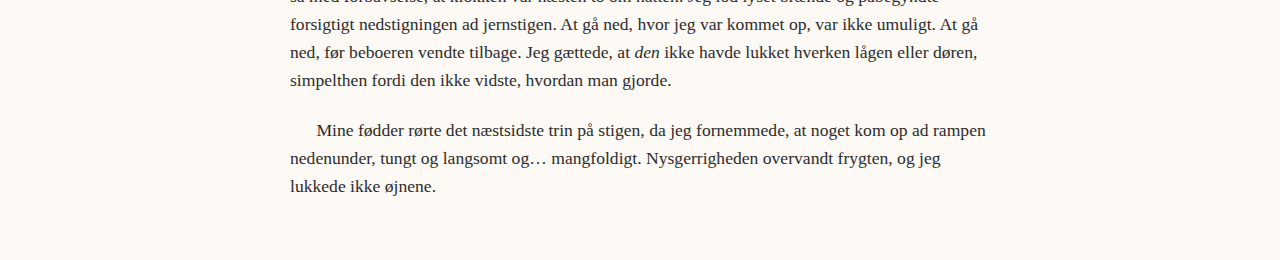
==== commit 75236828: "update" ====
--- a/index.html
+++ b/index.html
@@ -4,7 +4,7 @@
   <meta name="viewport" content="width=device-width, initial-scale=1.0">
   <meta charset="UTF-8">
   <title>Der Findes Flere Ting</title>
-  <link rel="stylesheet" href="style.css?v=10">
+  <link rel="stylesheet" href="style.css?v=12">
   </head>
 <body>
 
@@ -14,9 +14,9 @@
     <p><em>Til minde om Howard P. Lovecraft</em></p>
     <figure>
     <img src="the-round-tower.jpg" title="Det runde tårn af Piranesi"
-    alt="Det runde tårn af Piranesi" />
-    <figcaption aria-hidden="true">Det runde tårn af
-    Piranesi</figcaption>
+    alt="Det Runde Tårn af Piranesi" />
+    <figcaption aria-hidden="true"><em>Det Runde Tårn af
+    Piranesi</em></figcaption>
     </figure>
     <p>Lige da jeg skulle til at forberede mig til min afsluttende
     eksamen i filosofi ved Københavns Universitet, nåede budskabet mig,
